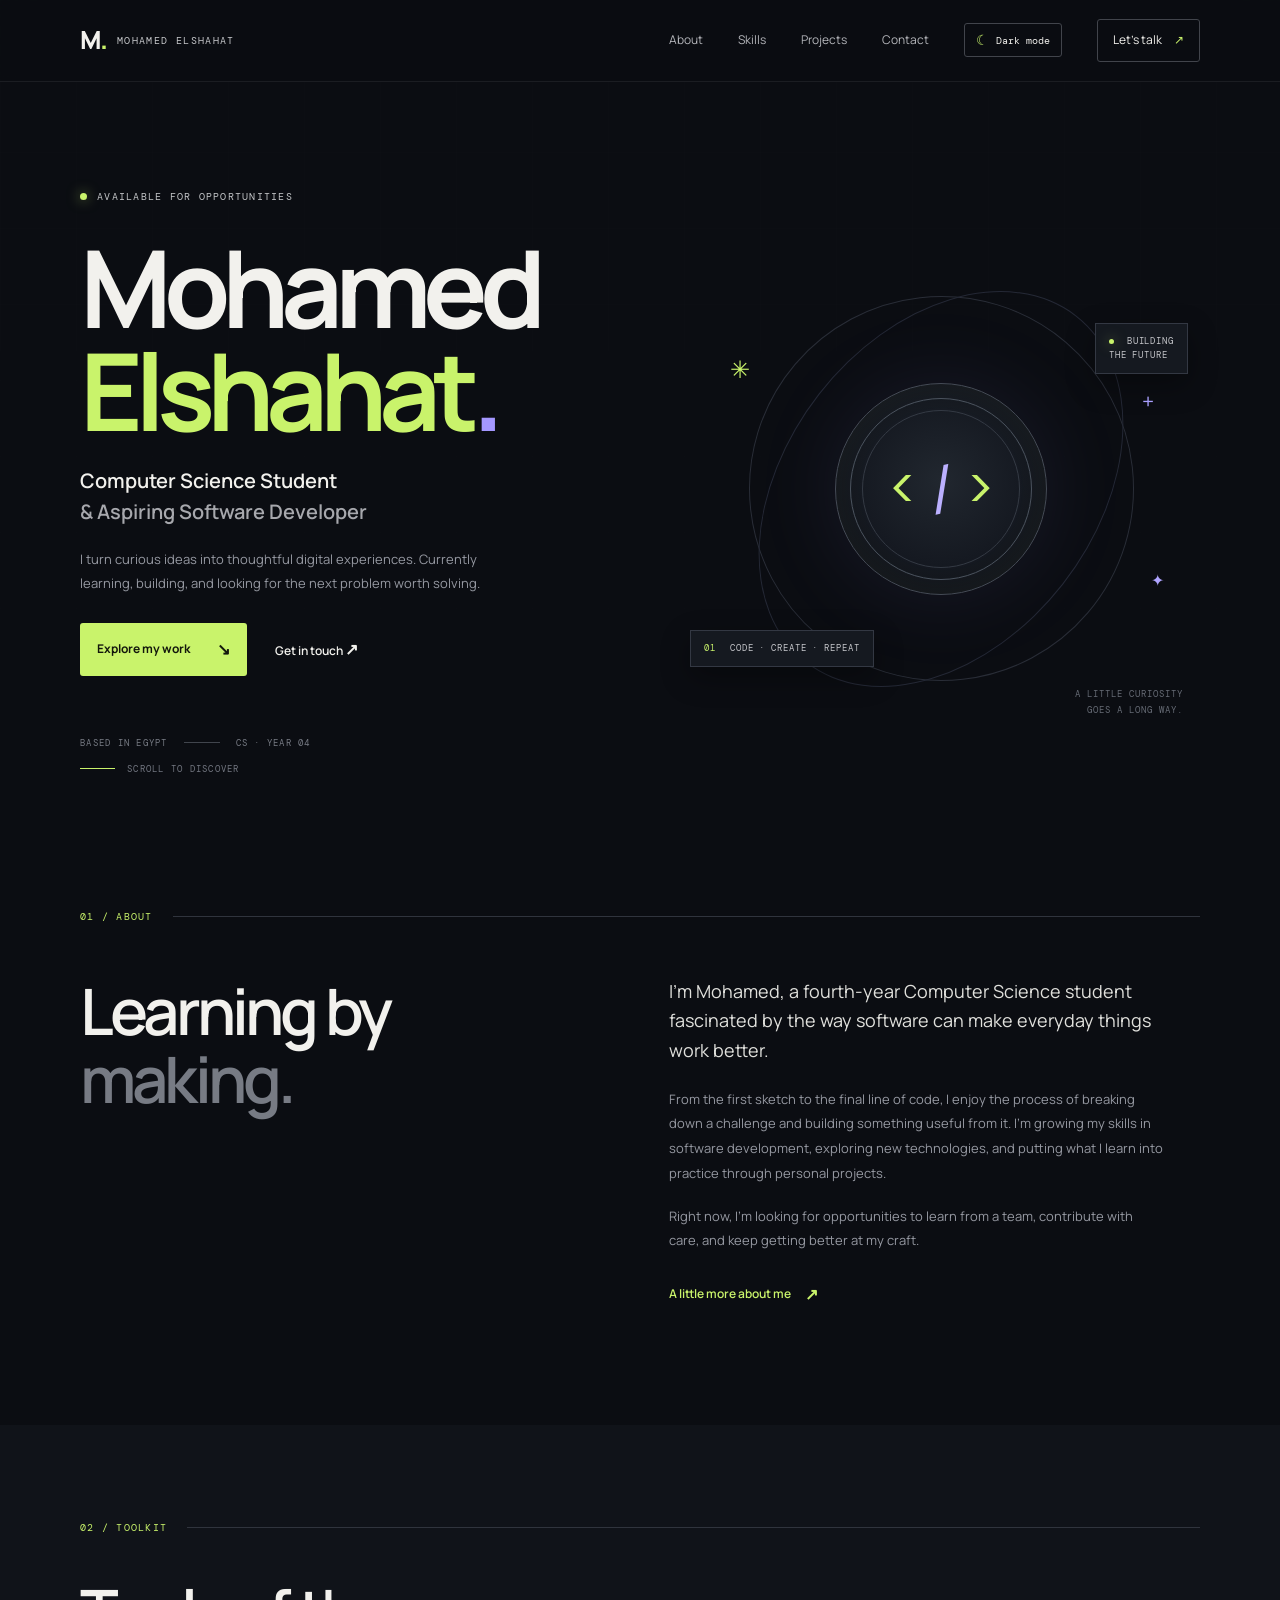
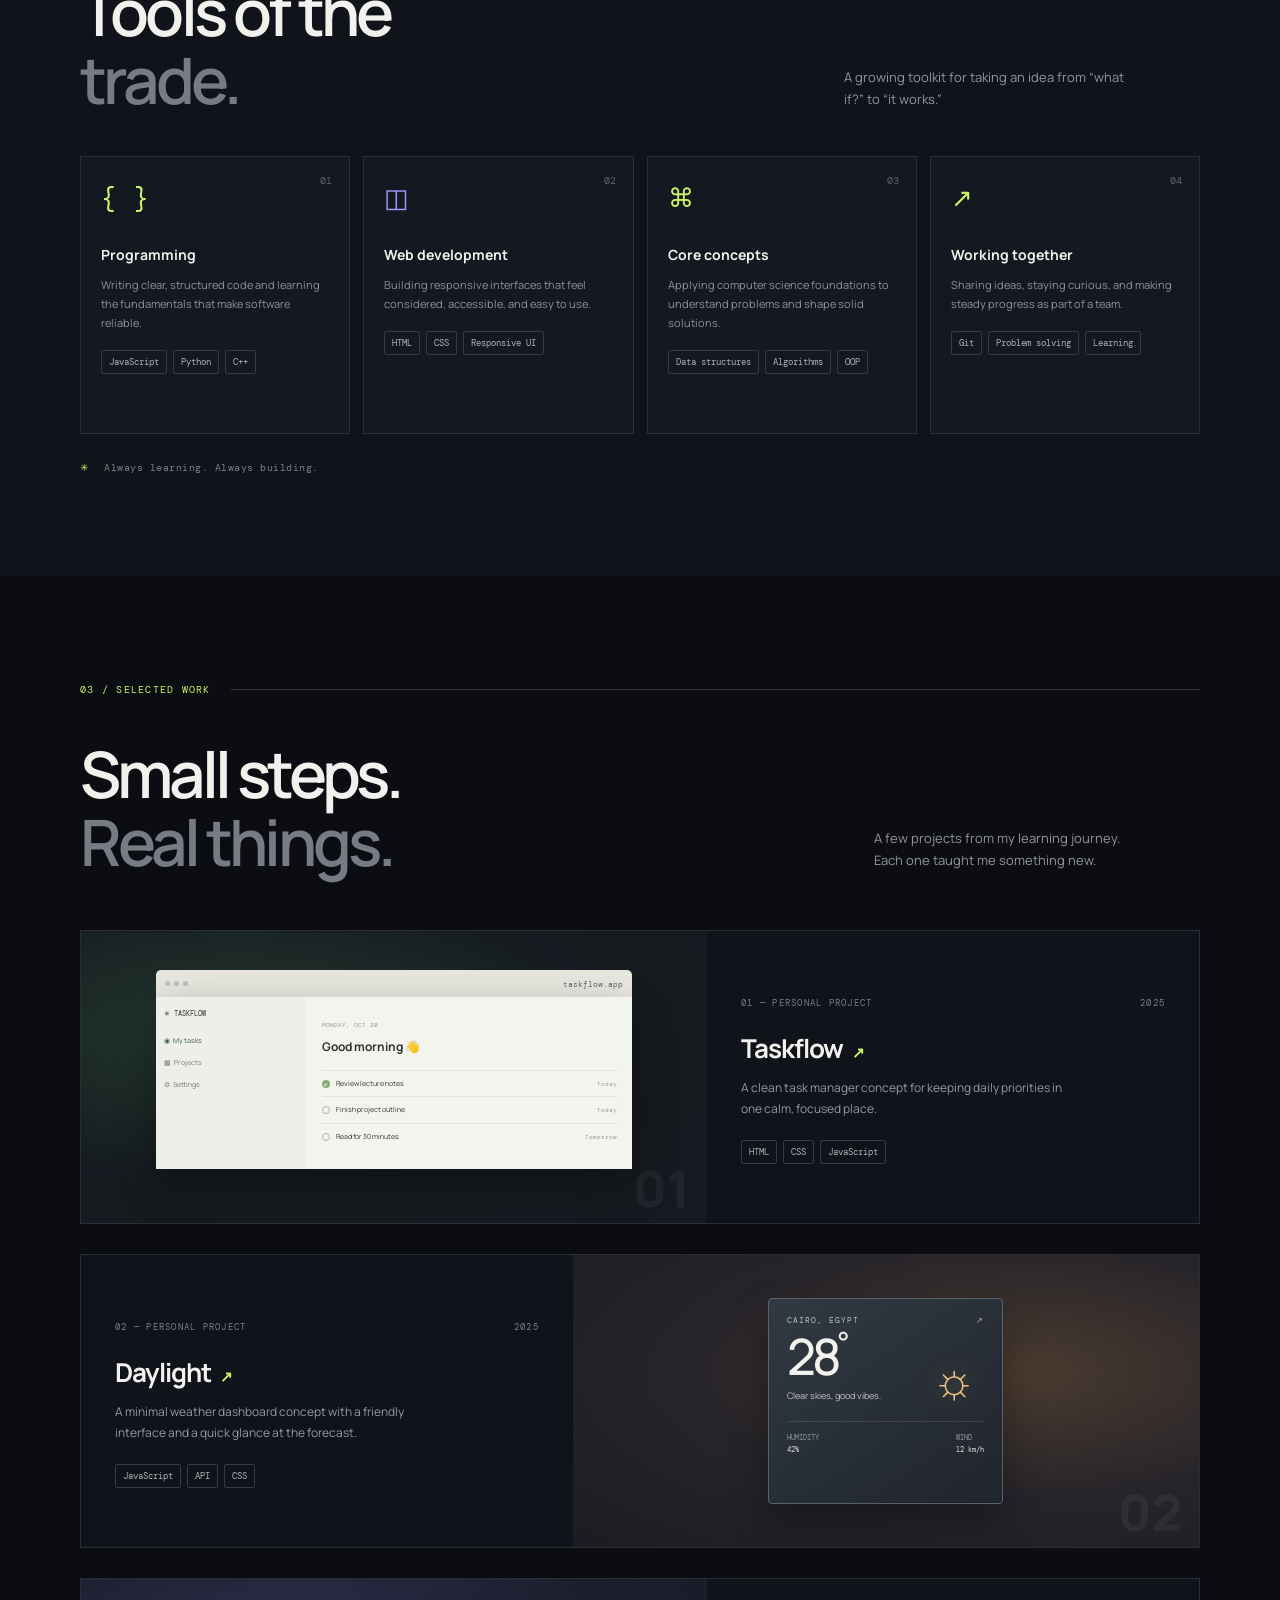
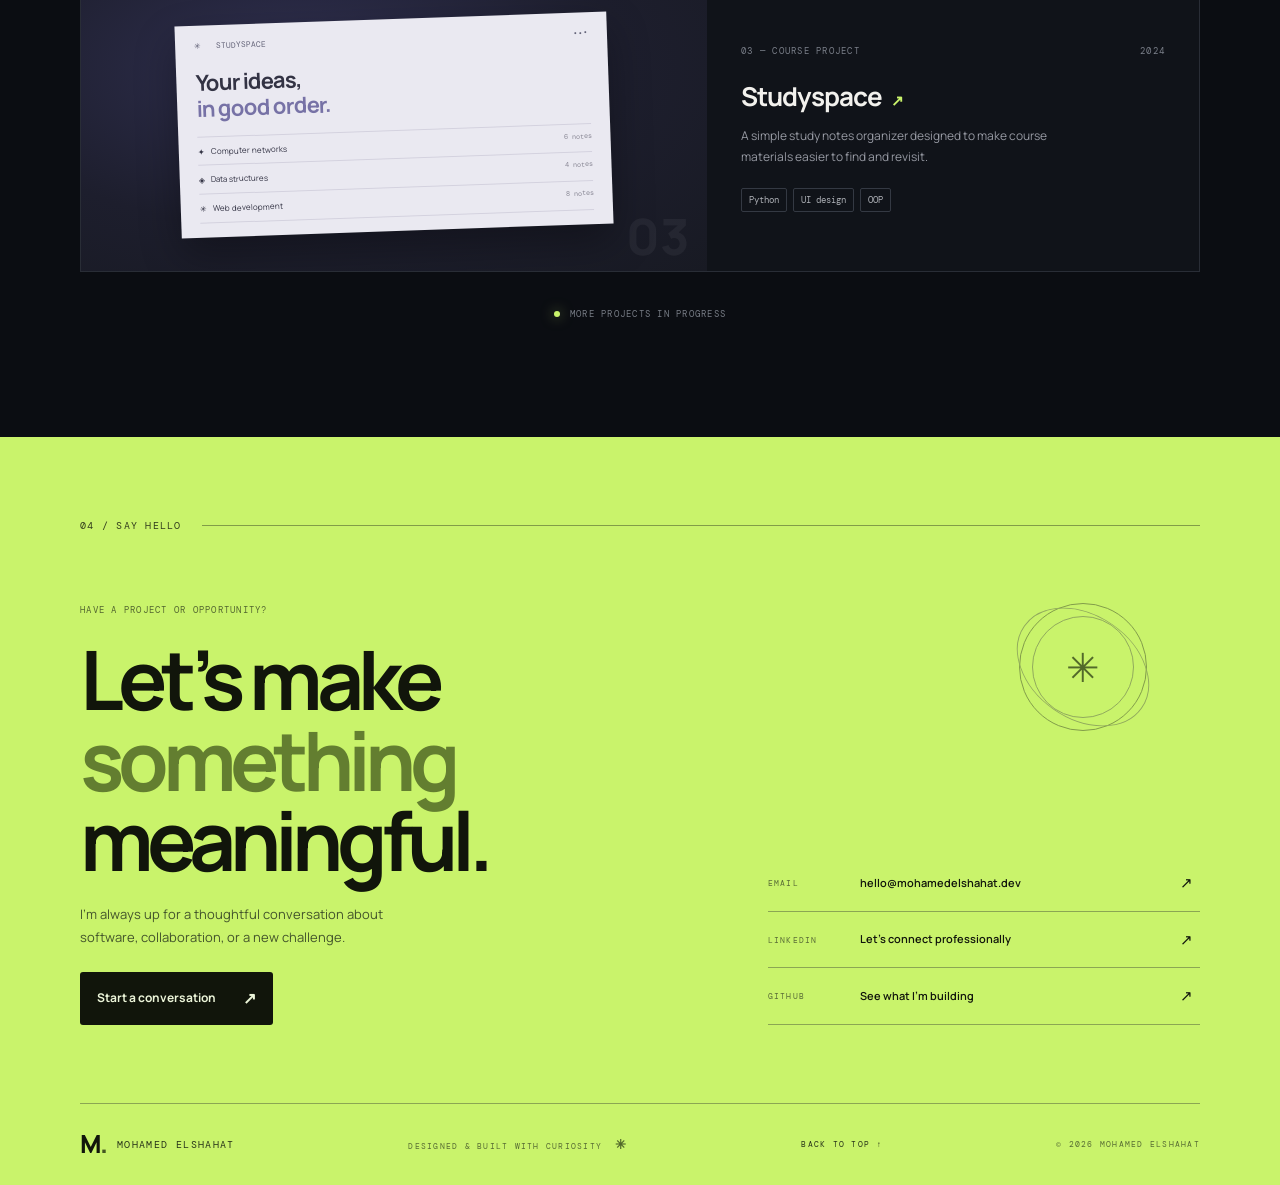
==== index.html @ 65d838fa "Add files via upload" ====
﻿<!doctype html>
<html lang="en">
<head>
  <meta charset="utf-8">
  <meta name="viewport" content="width=device-width, initial-scale=1">
  <meta name="theme-color" content="#0b0d12">
  <meta name="description" content="Mohamed Elshahat — Computer Science student and aspiring software developer.">
  <title>Mohamed Elshahat — Developer Portfolio</title>
  <link rel="preconnect" href="https://fonts.googleapis.com">
  <link rel="preconnect" href="https://fonts.gstatic.com" crossorigin>
  <link href="https://fonts.googleapis.com/css2?family=DM+Mono:wght@400;500&family=Manrope:wght@400;500;600;700;800&display=swap" rel="stylesheet">
  <link rel="stylesheet" href="styles.css">
  <script defer src="script.js"></script>
</head>
<body>
  <div class="background-grid" aria-hidden="true"></div>
  <header class="site-header">
    <nav class="nav wrap" aria-label="Main navigation">
      <a class="brand" href="#home" aria-label="Mohamed Elshahat home"><span class="brand-mark">M<span>.</span></span><span class="brand-name">MOHAMED ELSHAHAT</span></a>
      <button class="menu-toggle" aria-label="Open navigation" aria-expanded="false" aria-controls="nav-links"><span></span><span></span></button>
      <div class="nav-links" id="nav-links">
        <a href="#about">About</a><a href="#skills">Skills</a><a href="#projects">Projects</a><a href="#contact">Contact</a>
        <button class="theme-toggle" type="button" aria-label="Toggle color theme" aria-pressed="false"><span class="theme-icon" aria-hidden="true">☾</span><span class="theme-label">Dark mode</span></button>
        <a class="nav-cta" href="#contact">Let’s talk <span>↗</span></a>
      </div>
    </nav>
  </header>

  <main>
    <section class="hero wrap" id="home">
      <div class="hero-copy reveal">
        <div class="eyebrow"><span class="status-dot"></span> AVAILABLE FOR OPPORTUNITIES</div>
        <h1>Mohamed<br><span class="name-accent">Elshahat</span><span class="hero-period">.</span></h1>
        <p class="hero-title">Computer Science Student<br><span>&amp; Aspiring Software Developer</span></p>
        <p class="hero-intro">I turn curious ideas into thoughtful digital experiences. Currently learning, building, and looking for the next problem worth solving.</p>
        <div class="hero-actions"><a class="button button-primary" href="#projects">Explore my work <span>↘</span></a><a class="text-link" href="#contact">Get in touch <span>↗</span></a></div>
        <div class="hero-meta"><span>BASED IN EGYPT</span><span class="meta-line"></span><span>CS · YEAR 04</span></div>
      </div>
      <div class="hero-art reveal" aria-label="Abstract geometric illustration">
        <div class="orbit orbit-one"></div><div class="orbit orbit-two"></div>
        <div class="art-core"><span class="core-bracket">&lt;</span><span class="core-slash">/</span><span class="core-bracket">&gt;</span></div>
        <div class="art-chip chip-top"><span class="chip-dot"></span> BUILDING<br>THE FUTURE</div>
        <div class="art-chip chip-bottom"><span class="chip-code">01</span> CODE · CREATE · REPEAT</div>
        <div class="spark spark-one">✳</div><div class="spark spark-two">✦</div><div class="art-cross">+</div>
        <div class="art-caption">A LITTLE CURIOSITY<br>GOES A LONG WAY.</div>
      </div>
      <a class="scroll-cue" href="#about"><span class="scroll-line"></span> SCROLL TO DISCOVER</a>
    </section>

    <section class="section wrap" id="about">
      <div class="section-label reveal"><span>01 / ABOUT</span><span class="label-rule"></span></div>
      <div class="about-layout">
        <h2 class="section-heading reveal">Learning by<br><span class="muted">making.</span></h2>
        <div class="about-copy reveal"><p class="lead">I’m Mohamed, a fourth-year Computer Science student fascinated by the way software can make everyday things work better.</p><p>From the first sketch to the final line of code, I enjoy the process of breaking down a challenge and building something useful from it. I’m growing my skills in software development, exploring new technologies, and putting what I learn into practice through personal projects.</p><p>Right now, I’m looking for opportunities to learn from a team, contribute with care, and keep getting better at my craft.</p><a class="inline-link" href="#contact">A little more about me <span>↗</span></a></div>
      </div>
    </section>

    <section class="section skills-section" id="skills">
      <div class="wrap">
        <div class="section-label reveal"><span>02 / TOOLKIT</span><span class="label-rule"></span></div>
        <div class="skills-head"><h2 class="section-heading reveal">Tools of the<br><span class="muted">trade.</span></h2><p class="skills-intro reveal">A growing toolkit for taking an idea from “what if?” to “it works.”</p></div>
        <div class="skill-grid">
          <article class="skill-card reveal"><span class="skill-index">01</span><div class="skill-icon">{ }</div><h3>Programming</h3><p>Writing clear, structured code and learning the fundamentals that make software reliable.</p><div class="tags"><span>JavaScript</span><span>Python</span><span>C++</span></div></article>
          <article class="skill-card reveal"><span class="skill-index">02</span><div class="skill-icon">◫</div><h3>Web development</h3><p>Building responsive interfaces that feel considered, accessible, and easy to use.</p><div class="tags"><span>HTML</span><span>CSS</span><span>Responsive UI</span></div></article>
          <article class="skill-card reveal"><span class="skill-index">03</span><div class="skill-icon">⌘</div><h3>Core concepts</h3><p>Applying computer science foundations to understand problems and shape solid solutions.</p><div class="tags"><span>Data structures</span><span>Algorithms</span><span>OOP</span></div></article>
          <article class="skill-card reveal"><span class="skill-index">04</span><div class="skill-icon">↗</div><h3>Working together</h3><p>Sharing ideas, staying curious, and making steady progress as part of a team.</p><div class="tags"><span>Git</span><span>Problem solving</span><span>Learning</span></div></article>
        </div>
        <p class="skills-note"><span>✳</span> Always learning. Always building.</p>
      </div>
    </section>

    <section class="section wrap" id="projects">
      <div class="section-label reveal"><span>03 / SELECTED WORK</span><span class="label-rule"></span></div>
      <div class="projects-head"><h2 class="section-heading reveal">Small steps.<br><span class="muted">Real things.</span></h2><p class="projects-intro reveal">A few projects from my learning journey. Each one taught me something new.</p></div>
      <div class="project-list">
        <article class="project-card reveal"><div class="project-visual visual-one"><div class="window-bar"><i></i><i></i><i></i><span>taskflow.app</span></div><div class="mock-ui"><div class="mock-sidebar"><b>✳ TASKFLOW</b><span>◉ &nbsp; My tasks</span><span>▦ &nbsp; Projects</span><span>⚙ &nbsp; Settings</span></div><div class="mock-main"><small>MONDAY, OCT 20</small><h4>Good morning 👋</h4><div class="mock-task"><b class="check">✓</b><span>Review lecture notes</span><small>Today</small></div><div class="mock-task"><b></b><span>Finish project outline</span><small>Today</small></div><div class="mock-task"><b></b><span>Read for 30 minutes</span><small>Tomorrow</small></div></div></div><span class="visual-watermark">01</span></div><div class="project-info"><div class="project-topline"><span>01 — PERSONAL PROJECT</span><span>2025</span></div><h3>Taskflow <span>↗</span></h3><p>A clean task manager concept for keeping daily priorities in one calm, focused place.</p><div class="tags"><span>HTML</span><span>CSS</span><span>JavaScript</span></div></div></article>
        <article class="project-card project-reverse reveal"><div class="project-visual visual-two"><div class="weather-card"><div class="weather-location">CAIRO, EGYPT <span>↗</span></div><div class="weather-sun">☼</div><div class="weather-temp">28<span>°</span></div><div class="weather-condition">Clear skies, good vibes.</div><div class="weather-divider"></div><div class="weather-bottom"><span>HUMIDITY <b>42%</b></span><span>WIND <b>12 km/h</b></span></div></div><span class="visual-watermark">02</span></div><div class="project-info"><div class="project-topline"><span>02 — PERSONAL PROJECT</span><span>2025</span></div><h3>Daylight <span>↗</span></h3><p>A minimal weather dashboard concept with a friendly interface and a quick glance at the forecast.</p><div class="tags"><span>JavaScript</span><span>API</span><span>CSS</span></div></div></article>
        <article class="project-card reveal"><div class="project-visual visual-three"><div class="notes-window"><div class="notes-top"><span>✳ &nbsp; STUDYSPACE</span><span>•••</span></div><div class="notes-title">Your ideas,<br><i>in good order.</i></div><div class="notes-lines"><span>✦ &nbsp; Computer networks <small>6 notes</small></span><span>◈ &nbsp; Data structures <small>4 notes</small></span><span>✳ &nbsp; Web development <small>8 notes</small></span></div></div><span class="visual-watermark">03</span></div><div class="project-info"><div class="project-topline"><span>03 — COURSE PROJECT</span><span>2024</span></div><h3>Studyspace <span>↗</span></h3><p>A simple study notes organizer designed to make course materials easier to find and revisit.</p><div class="tags"><span>Python</span><span>UI design</span><span>OOP</span></div></div></article>
      </div>
      <div class="project-footnote reveal"><span class="status-dot"></span> MORE PROJECTS IN PROGRESS</div>
    </section>

    <section class="contact-section" id="contact"><div class="wrap contact-wrap"><div class="section-label reveal"><span>04 / SAY HELLO</span><span class="label-rule"></span></div><div class="contact-content"><div class="contact-copy reveal"><p class="eyebrow contact-eyebrow">HAVE A PROJECT OR OPPORTUNITY?</p><h2>Let’s make<br><span>something</span><br>meaningful.</h2><p class="contact-desc">I’m always up for a thoughtful conversation about software, collaboration, or a new challenge.</p><a class="button button-light" href="mailto:hello@mohamedelshahat.dev">Start a conversation <span>↗</span></a></div><div class="contact-side reveal"><div class="contact-orbit"><span>✳</span></div><div class="contact-links"><a href="mailto:hello@mohamedelshahat.dev"><span>EMAIL</span><b>hello@mohamedelshahat.dev</b><i>↗</i></a><a href="https://www.linkedin.com/" target="_blank" rel="noreferrer"><span>LINKEDIN</span><b>Let’s connect professionally</b><i>↗</i></a><a href="https://github.com/" target="_blank" rel="noreferrer"><span>GITHUB</span><b>See what I’m building</b><i>↗</i></a></div></div></div><footer class="footer"><a class="brand footer-brand" href="#home"><span class="brand-mark">M<span>.</span></span><span class="brand-name">MOHAMED ELSHAHAT</span></a><span>DESIGNED & BUILT WITH CURIOSITY <b>✳</b></span><a href="#home" class="back-top">BACK TO TOP ↑</a><small>© <span id="year"></span> MOHAMED ELSHAHAT</small></footer></div></section>
  </main>
</body>
</html>
---- styles.css ----
﻿/* Mohamed Elshahat portfolio — responsive styles */
:root{--bg:#0b0d12;--panel:#11141b;--panel2:#151922;--line:#272b35;--text:#f2f1ed;--muted:#a0a2a7;--dim:#6e727c;--lime:#c9f36b;--purple:#a497ff;--font:'Manrope',sans-serif;--mono:'DM Mono',monospace}*{box-sizing:border-box}html{scroll-behavior:smooth;scroll-padding-top:88px}body{margin:0;background:var(--bg);color:var(--text);font-family:var(--font);font-size:14px;line-height:1.7;overflow-x:hidden}.background-grid{position:absolute;inset:0 0 auto;height:900px;pointer-events:none;opacity:.18;background-image:linear-gradient(rgba(255,255,255,.035) 1px,transparent 1px),linear-gradient(90deg,rgba(255,255,255,.035) 1px,transparent 1px);background-size:76px 76px;mask-image:linear-gradient(to bottom,black,transparent)}a{color:inherit;text-decoration:none}.wrap{width:min(1120px,calc(100% - 64px));margin-inline:auto}.site-header{height:82px;border-bottom:1px solid rgba(255,255,255,.07);position:sticky;top:0;z-index:20;background:rgba(11,13,18,.85);backdrop-filter:blur(18px)}.nav{height:100%;display:flex;align-items:center;justify-content:space-between}.brand{display:flex;gap:11px;align-items:center}.brand-mark{font-size:25px;font-weight:800;letter-spacing:-2px}.brand-mark span{color:var(--lime)}.brand-name{font:10px var(--mono);letter-spacing:1.35px;color:#c6c7ca}.nav-links{display:flex;align-items:center;gap:35px}.nav-links>a:not(.nav-cta){font-size:12px;color:#b5b6bb;transition:color .2s}.nav-links>a:hover,.text-link:hover,.inline-link:hover{color:var(--lime)}.nav-cta{font-size:12px;border:1px solid #41444b;padding:10px 15px;border-radius:3px;transition:background .2s,border-color .2s}.nav-cta span{color:var(--lime);margin-left:10px}.nav-cta:hover{background:#1b2028;border-color:#737985}.menu-toggle{display:none;background:none;border:0;color:var(--text)}.hero{min-height:665px;padding-top:108px;display:grid;grid-template-columns:1fr .86fr;align-items:center;position:relative}.hero-copy{padding-bottom:54px}.eyebrow,.section-label,.hero-meta,.scroll-cue,.project-topline,.project-footnote,.contact-links>a>span,.footer>span,.footer>small,.back-top{font:10px var(--mono);letter-spacing:1.25px}.eyebrow{display:flex;gap:10px;align-items:center;color:#c4c6c8}.status-dot,.chip-dot{width:7px;height:7px;border-radius:50%;background:var(--lime);box-shadow:0 0 13px rgba(201,243,107,.6)}h1{font-size:clamp(64px,8.4vw,108px);letter-spacing:-8px;line-height:.96;margin:32px 0 24px;font-weight:700}.name-accent{color:var(--lime)}.hero-period{color:var(--purple)}.hero-title{font-size:20px;line-height:1.55;font-weight:600;margin:0}.hero-title span{color:#a7a8ad}.hero-intro{max-width:420px;color:#9699a2;font-size:13px;margin:20px 0 27px;line-height:1.85}.hero-actions{display:flex;gap:28px;align-items:center}.button{display:inline-flex;align-items:center;gap:27px;padding:13px 17px;font-size:12px;font-weight:700;border-radius:3px;transition:transform .2s,background .2s}.button:hover{transform:translateY(-3px)}.button-primary{background:var(--lime);color:#13170c}.button-primary:hover{background:#d8ff87}.button span,.text-link span,.inline-link span{font-size:16px}.text-link,.inline-link{font-size:12px;font-weight:600;transition:color .2s}.hero-meta{display:flex;gap:16px;align-items:center;color:#777b84;margin-top:61px;font-size:9px}.meta-line{height:1px;width:36px;background:#41454d}.hero-art{height:480px;position:relative;display:grid;place-items:center;margin-top:-15px}.orbit{position:absolute;border:1px solid #292d37;border-radius:50%;transform:rotate(-28deg)}.orbit-one{width:385px;height:385px}.orbit-two{width:310px;height:440px;border-color:#242835;transform:rotate(38deg)}.art-core{width:212px;height:212px;border:1px solid #454b56;border-radius:50%;display:flex;align-items:center;justify-content:center;gap:8px;position:relative;background:radial-gradient(circle at 50% 46%,#21272f 0,#151921 54%,#11141a 75%);box-shadow:0 0 90px #a497ff18,inset 0 0 35px #c9f36b0b}.art-core:before,.art-core:after{content:'';position:absolute;border:1px solid #4b535e;border-radius:50%;inset:14px}.art-core:after{inset:26px;border-color:#343a44}.core-bracket{font:48px var(--mono);color:var(--lime)}.core-slash{font:55px var(--mono);color:#bbb0ff;transform:rotate(-13deg)}.art-chip{position:absolute;background:#151920;border:1px solid #333843;padding:10px 13px;font:9px/1.6 var(--mono);letter-spacing:.9px;color:#c5c6ca;box-shadow:0 10px 30px #0005}.chip-top{top:74px;right:12px}.chip-dot{display:inline-block;width:5px;height:5px;margin-right:7px}.chip-bottom{bottom:62px;left:8px}.chip-code{color:var(--lime);margin-right:8px}.spark{position:absolute;color:var(--lime)}.spark-one{font-size:24px;top:100px;left:48px}.spark-two{font-size:16px;bottom:135px;right:36px;color:#afa4ff}.art-cross{position:absolute;top:135px;right:46px;color:#aaa0ff;font-size:21px}.art-caption{position:absolute;bottom:11px;right:17px;color:#666b75;font:9px/1.7 var(--mono);letter-spacing:1px;text-align:right}.scroll-cue{position:absolute;bottom:28px;left:0;display:flex;gap:12px;align-items:center;color:#737781;font-size:9px}.scroll-line{width:35px;height:1px;background:var(--lime)}.section{padding-top:107px;padding-bottom:117px}.section-label{display:flex;align-items:center;gap:20px;color:var(--lime);font-size:10px}.label-rule{height:1px;background:#30343d;width:100%;flex:1}.about-layout{display:grid;grid-template-columns:.92fr 1fr;gap:100px;padding-top:54px}.section-heading{font-size:clamp(42px,5.5vw,64px);letter-spacing:-3.8px;line-height:1.06;margin:0;font-weight:600}.muted{color:#777b84}.about-copy{max-width:495px}.about-copy p{color:#9699a2;font-size:13px;line-height:1.9;margin:0 0 18px}.about-copy .lead{font-size:18px;line-height:1.65;color:#e0e0dc;margin-bottom:21px}.inline-link{display:inline-flex;gap:14px;align-items:center;margin-top:10px;color:var(--lime)}.skills-section{background:#101319;padding-top:96px;padding-bottom:102px}.skills-head,.projects-head{display:flex;justify-content:space-between;align-items:end;padding-top:44px;margin-bottom:42px}.skills-intro,.projects-intro{max-width:300px;color:#93969f;font-size:13px;margin:0 5% 4px 25px}.skill-grid{display:grid;grid-template-columns:repeat(4,1fr);gap:13px}.skill-card{position:relative;border:1px solid #292e38;background:#141820;padding:24px 20px 21px;min-height:278px;transition:transform .25s,border-color .25s,background .25s}.skill-card:hover{transform:translateY(-5px);border-color:#545c67;background:#181d26}.skill-index{position:absolute;right:17px;top:17px;color:#606571;font:10px var(--mono)}.skill-icon{font:26px var(--mono);color:var(--lime);height:54px}.skill-card:nth-child(2) .skill-icon{color:var(--purple)}.skill-card h3{font-size:14px;margin:8px 0}.skill-card p{color:#8e929c;font-size:11px;line-height:1.75;margin:0 0 18px}.tags{display:flex;gap:6px;flex-wrap:wrap}.tags span{font:9px var(--mono);padding:5px 7px;border:1px solid #343943;color:#aeb1b7;border-radius:2px}.skills-note{font:10px var(--mono);color:#7b808a;letter-spacing:.5px;margin:27px 0 0}.skills-note span{color:var(--lime);margin-right:9px}.projects-head{margin-bottom:55px}.projects-intro{max-width:270px}.project-list{display:flex;flex-direction:column;gap:30px}.project-card{display:grid;grid-template-columns:1.12fr .88fr;min-height:292px;border:1px solid #292d36;background:#101319}.project-reverse{grid-template-columns:.88fr 1.12fr}.project-reverse .project-visual{order:2}.project-reverse .project-info{order:1}.project-visual{min-height:292px;position:relative;overflow:hidden;display:grid;place-items:center;background:#1a2028}.visual-one{background:radial-gradient(ellipse at 25% 35%,#24382e,#151b20 55%,#171920)}.visual-two{background:radial-gradient(ellipse at 70% 40%,#4b3c30,#28252a 50%,#1b1c23)}.visual-three{background:radial-gradient(ellipse at 35% 30%,#303051,#1d1e2d 57%,#181a23)}.window-bar{height:27px;width:76%;background:#e7e7df;border-radius:5px 5px 0 0;position:absolute;top:39px;display:flex;align-items:center;gap:4px;padding:0 9px;color:#62676b;font:8px var(--mono)}.window-bar i{width:5px;height:5px;background:#bec1bb;border-radius:50%}.window-bar span{margin-left:auto}.mock-ui{position:absolute;top:66px;height:172px;width:76%;background:#f4f4ef;color:#2f3433;display:grid;grid-template-columns:.65fr 1.4fr;box-shadow:0 15px 40px #0005}.mock-sidebar{padding:12px 8px;background:#eeefe9;display:flex;flex-direction:column;gap:10px;font-size:7px}.mock-sidebar b{font:7px var(--mono);margin-bottom:7px}.mock-sidebar span{color:#777c76}.mock-sidebar span:first-of-type{color:#41614c}.mock-main{padding:13px 15px}.mock-main small{font:6px var(--mono);color:#92978f}.mock-main h4{font-size:12px;margin:3px 0 12px}.mock-task{display:flex;align-items:center;gap:6px;font-size:7px;padding:7px 0;border-top:1px solid #e1e2dc}.mock-task b{width:8px;height:8px;border:1px solid #aeb4aa;border-radius:50%}.mock-task b.check{background:#8aa975;color:#fff;border:0;font-size:6px;text-align:center}.mock-task small{margin-left:auto}.visual-watermark{position:absolute;right:17px;bottom:10px;font-size:50px;font-weight:800;color:#ffffff0d;line-height:1}.weather-card{height:206px;width:235px;background:linear-gradient(145deg,#313942,#20252d);border:1px solid #59616a;border-radius:4px;padding:16px 18px;position:relative;box-shadow:0 18px 40px #0005}.weather-location{font:8px var(--mono);letter-spacing:1px;color:#b5bdc2}.weather-location span{float:right;color:#d7b898}.weather-sun{position:absolute;right:26px;top:38px;font-size:49px;color:#ecc081;text-shadow:0 0 24px #eabf6b66}.weather-temp{font-size:50px;line-height:1.25;letter-spacing:-4px;font-weight:500}.weather-temp span{font-size:25px;vertical-align:top;letter-spacing:0}.weather-condition{font-size:9px;color:#c3c6c7}.weather-divider{height:1px;background:#ffffff1c;margin:18px 0 11px}.weather-bottom{display:flex;justify-content:space-between;font:7px var(--mono);color:#8c949a}.weather-bottom b{display:block;color:#e2e3dc;font-weight:400;margin-top:3px}.notes-window{width:69%;height:212px;background:#eae9f1;color:#333344;padding:15px 19px;box-shadow:0 17px 42px #0005;transform:rotate(-2deg)}.notes-top{font:8px var(--mono);color:#626277;display:flex;justify-content:space-between}.notes-title{font-size:22px;line-height:1.2;font-weight:700;letter-spacing:-1px;margin:19px 0 14px}.notes-title i{color:#7772a6;font-style:normal}.notes-lines{border-top:1px solid #d4d2df}.notes-lines span{display:block;border-bottom:1px solid #d4d2df;padding:7px 0;font-size:8px}.notes-lines small{float:right;color:#8a8996;font:7px var(--mono)}.project-info{padding:34px 34px 28px;display:flex;flex-direction:column;justify-content:center}.project-topline{display:flex;justify-content:space-between;color:#7a7f89;font-size:9px}.project-info h3{font-size:26px;letter-spacing:-1px;margin:17px 0 7px}.project-info h3 span{font-size:15px;color:var(--lime);margin-left:5px}.project-info p{color:#9699a2;font-size:12px;line-height:1.8;margin:0 0 20px;max-width:340px}.project-footnote{display:flex;gap:10px;align-items:center;justify-content:center;color:#777c85;margin-top:36px;font-size:9px}.project-footnote .status-dot{width:6px;height:6px}.contact-section{background:#c9f36b;color:#11150b;padding-top:82px}.contact-section .section-label{color:#323d1d}.contact-section .label-rule{background:#819c48}.contact-content{padding:63px 0 78px;display:grid;grid-template-columns:1.05fr .8fr;gap:120px}.contact-eyebrow{color:#536630;font-size:9px}.contact-copy h2{font-size:clamp(53px,7vw,82px);letter-spacing:-6px;line-height:.98;margin:23px 0;font-weight:700}.contact-copy h2 span{color:#637e30}.contact-desc{max-width:350px;color:#43542b;font-size:13px;margin:0 0 24px}.button-light{background:#11150b;color:#ecf5d9}.button-light:hover{background:#272e1c}.contact-side{position:relative;display:flex;flex-direction:column;justify-content:end}.contact-orbit{position:absolute;top:8px;right:53px;width:128px;height:128px;border:1px solid #829d4a;border-radius:50%;display:grid;place-items:center;font-size:40px;color:#52692a}.contact-orbit:before,.contact-orbit:after{content:'';position:absolute;border:1px solid #91aa5d;border-radius:50%;inset:12px}.contact-orbit:after{inset:-9px;transform:rotate(35deg) scaleY(.72)}.contact-links{position:relative;z-index:1}.contact-links>a{display:grid;grid-template-columns:82px 1fr 20px;align-items:center;gap:10px;padding:15px 0;border-bottom:1px solid #8ba653}.contact-links>a>span{font-size:8px;color:#596c37}.contact-links>a>b{font-size:11px;font-weight:600}.contact-links>a>i{font-style:normal;font-size:15px}.footer{border-top:1px solid #8ba653;min-height:82px;display:flex;align-items:center;justify-content:space-between;gap:15px}.footer .brand-name{color:#29351a}.footer .brand-mark span{color:#435622}.footer>span,.footer>small,.back-top{font-size:8px;color:#586d34}.footer>span b{font-size:13px;color:#52692a;margin-left:7px}.back-top{color:#29351a}.reveal{opacity:0;transform:translateY(18px);transition:opacity .7s ease,transform .7s ease}.reveal.is-visible{opacity:1;transform:translateY(0)}@media(prefers-reduced-motion:reduce){*,*::before,*::after{scroll-behavior:auto!important;transition-duration:.01ms!important;animation-duration:.01ms!important}.reveal{opacity:1;transform:none}}@media(max-width:850px){.wrap{width:min(100% - 44px,680px)}.hero{grid-template-columns:1fr .75fr;min-height:610px;padding-top:82px}.hero-art{transform:scale(.8);transform-origin:center}.hero h1{font-size:78px}.about-layout{gap:45px}.skill-grid{grid-template-columns:repeat(2,1fr)}.skill-card{min-height:240px}.contact-content{gap:50px}.footer>span{display:none}}@media(max-width:640px){.wrap{width:calc(100% - 40px)}.site-header{height:70px}.brand-name{font-size:9px}.menu-toggle{display:flex;flex-direction:column;gap:5px;padding:10px}.menu-toggle span{height:1px;width:22px;background:var(--text);transition:transform .2s}.menu-toggle[aria-expanded=true] span:first-child{transform:translateY(3px) rotate(45deg)}.menu-toggle[aria-expanded=true] span:last-child{transform:translateY(-3px) rotate(-45deg)}.nav-links{display:none;position:absolute;top:69px;left:0;right:0;background:#11141b;border-bottom:1px solid #2b3039;padding:16px 22px 22px;flex-direction:column;align-items:stretch;gap:0}.nav-links.open{display:flex}.nav-links>a:not(.nav-cta){padding:12px 0;border-bottom:1px solid #252a33}.nav-cta{margin-top:14px;text-align:center}.hero{display:flex;flex-direction:column;align-items:stretch;padding-top:82px;min-height:880px}.hero-copy{padding-bottom:0;z-index:1}.hero h1{font-size:clamp(67px,16vw,94px);letter-spacing:-6px;margin:27px 0 21px}.hero-title{font-size:17px}.hero-intro{max-width:390px}.hero-meta{margin-top:38px}.hero-art{height:350px;margin:-4px auto 36px;width:100%;transform:scale(.78)}.orbit-one{width:340px;height:340px}.orbit-two{height:380px}.scroll-cue{bottom:20px}.section{padding-top:77px;padding-bottom:83px}.about-layout{grid-template-columns:1fr;gap:28px;padding-top:35px}.section-heading{font-size:50px}.about-copy .lead{font-size:16px}.skills-section{padding-top:73px;padding-bottom:75px}.skills-head,.projects-head{display:block;padding-top:35px;margin-bottom:28px}.skills-intro,.projects-intro{margin:17px 0 0;max-width:350px}.skill-grid{gap:9px}.skill-card{padding:18px 14px;min-height:256px}.skill-card h3{font-size:12px}.skill-card p{font-size:10px}.tags span{font-size:8px;padding:4px 5px}.projects-head{margin-bottom:35px}.project-list{gap:18px}.project-card,.project-reverse{grid-template-columns:1fr}.project-reverse .project-visual,.project-reverse .project-info{order:initial}.project-visual{min-height:250px}.project-info{padding:23px 20px 25px}.project-info h3{margin-top:12px}.project-info p{font-size:11px}.window-bar{top:28px}.mock-ui{top:55px}.contact-section{padding-top:65px}.contact-content{padding:43px 0 56px;grid-template-columns:1fr;gap:45px}.contact-copy h2{font-size:64px;letter-spacing:-4px}.contact-side{min-height:230px}.contact-orbit{top:0;right:25px;transform:scale(.8)}.contact-links>a{grid-template-columns:70px 1fr 17px}.contact-links>a>b{font-size:10px}.footer{flex-wrap:wrap;padding:18px 0;min-height:90px}.footer-brand{flex:1 1 55%}.footer>small{flex:1 1 100%;font-size:7px}.back-top{font-size:7px}.footer-brand .brand-name{font-size:8px}}@media(max-width:360px){.hero{min-height:850px}.hero h1{font-size:63px}.skill-card{min-height:280px}.contact-copy h2{font-size:57px}}

/* Accessible theme control and light palette overrides. */
.theme-toggle{display:inline-flex;align-items:center;justify-content:center;gap:7px;padding:9px 11px;border:1px solid #41444b;border-radius:3px;background:transparent;color:var(--text);font:10px var(--mono);cursor:pointer;transition:background .2s,border-color .2s,color .2s}
.theme-toggle:hover{background:#1b2028;border-color:#737985}
.theme-icon{font-size:14px;line-height:1;color:var(--lime)}
.theme-toggle:focus-visible,.nav a:focus-visible,.button:focus-visible,.text-link:focus-visible,.inline-link:focus-visible{outline:2px solid var(--lime);outline-offset:4px}
:root[data-theme="light"]{color-scheme:light;--bg:#f4f5f1;--panel:#fff;--panel2:#edf0e9;--line:#d9ddd3;--text:#20251c;--muted:#50574b;--dim:#62695e;--lime:#55751b;--purple:#6653bd}
:root[data-theme="light"] body{background:#f4f5f1;color:#20251c}
:root[data-theme="light"] .background-grid{opacity:.28;background-image:linear-gradient(rgba(30,43,23,.045) 1px,transparent 1px),linear-gradient(90deg,rgba(30,43,23,.045) 1px,transparent 1px)}
:root[data-theme="light"] .site-header{background:rgba(248,249,245,.9);border-bottom-color:#dfe2da}
:root[data-theme="light"] .brand-name{color:#4f554c}
:root[data-theme="light"] .nav-links>a:not(.nav-cta){color:#52584f}
:root[data-theme="light"] .nav-cta{border-color:#b6bbae}
:root[data-theme="light"] .nav-cta:hover,:root[data-theme="light"] .theme-toggle:hover{background:#e7eadf;border-color:#828b74}
:root[data-theme="light"] .theme-toggle{color:#30372a;border-color:#b6bbae}
:root[data-theme="light"] .theme-icon{color:#947014}
:root[data-theme="light"] .hero-title span,:root[data-theme="light"] .about-copy p,:root[data-theme="light"] .skills-intro,:root[data-theme="light"] .projects-intro{color:#5a6056}
:root[data-theme="light"] .eyebrow{color:#424a3b}
:root[data-theme="light"] .section-label{color:#55751b}
:root[data-theme="light"] .label-rule{background:#d4d9ce}
:root[data-theme="light"] .muted{color:#737a6d}
:root[data-theme="light"] .hero-meta,:root[data-theme="light"] .scroll-cue,:root[data-theme="light"] .art-caption{color:#596052}
:root[data-theme="light"] .meta-line{background:#b8beb1}
:root[data-theme="light"] .art-core{background:radial-gradient(circle at 50% 46%,#fff 0,#edf0e8 58%,#e3e8db 78%);border-color:#bbc4b3;box-shadow:0 0 90px #6653bd16,inset 0 0 35px #55751b10}
:root[data-theme="light"] .art-core:before{border-color:#c0c8b9}
:root[data-theme="light"] .art-core:after{border-color:#d0d6ca}
:root[data-theme="light"] .orbit{border-color:#cdd3c7}
:root[data-theme="light"] .orbit-two{border-color:#d4d9cf}
:root[data-theme="light"] .art-chip{background:#fff;border-color:#d0d5cb;color:#424a3d;box-shadow:0 10px 30px #24301712}
:root[data-theme="light"] .spark-one{color:#55751b}
:root[data-theme="light"] .spark-two,:root[data-theme="light"] .art-cross{color:#6653bd}
:root[data-theme="light"] .skills-section{background:#eaede6}
:root[data-theme="light"] .skill-card{background:#f8f9f6;border-color:#d4d9cf}
:root[data-theme="light"] .skill-card:hover{background:#fff;border-color:#aeb9a1}
:root[data-theme="light"] .skill-card p{color:#596052}
:root[data-theme="light"] .skill-index,:root[data-theme="light"] .skills-note{color:#596052}
:root[data-theme="light"] .tags span{border-color:#cbd1c5;color:#434a3e;background:#f8f9f5}
:root[data-theme="light"] .project-card{background:#fff;border-color:#d9ddd5}
:root[data-theme="light"] .project-info p{color:#555c51}
:root[data-theme="light"] .project-topline,:root[data-theme="light"] .project-footnote{color:#596052}
:root[data-theme="light"] .project-info h3 span{color:#55751b}
:root[data-theme="light"] .button-primary{background:#55751b;color:#fff}
:root[data-theme="light"] .button-primary:hover{background:#405d10}
:root[data-theme="light"] .text-link,:root[data-theme="light"] .inline-link{color:#496516}
:root[data-theme="light"] .nav-links.open{background:#f8f9f5;border-bottom-color:#d9ddd5}
:root[data-theme="light"] .nav-links>a:not(.nav-cta){border-bottom-color:#e0e4db}
:root[data-theme="light"] .menu-toggle span{background:#20251c}
:root[data-theme="light"] .contact-section .section-label{color:#323d1d}
:root[data-theme="light"] .contact-section .label-rule{background:#819c48}
:root[data-theme="light"] .footer .brand-name{color:#29351a}
:root[data-theme="light"] .footer>span,:root[data-theme="light"] .footer>small,:root[data-theme="light"] .back-top{color:#46572a}
:root[data-theme="light"] .footer{border-top-color:#8ba653}
:root[data-theme="light"] .contact-content{color:#11150b}
@media(max-width:640px){.theme-toggle{justify-content:flex-start;width:100%;padding:12px 0;border:0;border-bottom:1px solid #252a33;border-radius:0}.nav-links .theme-toggle{margin-top:0}.nav-links .nav-cta{margin-top:14px}:root[data-theme="light"] .theme-toggle{border-bottom-color:#e0e4db}}
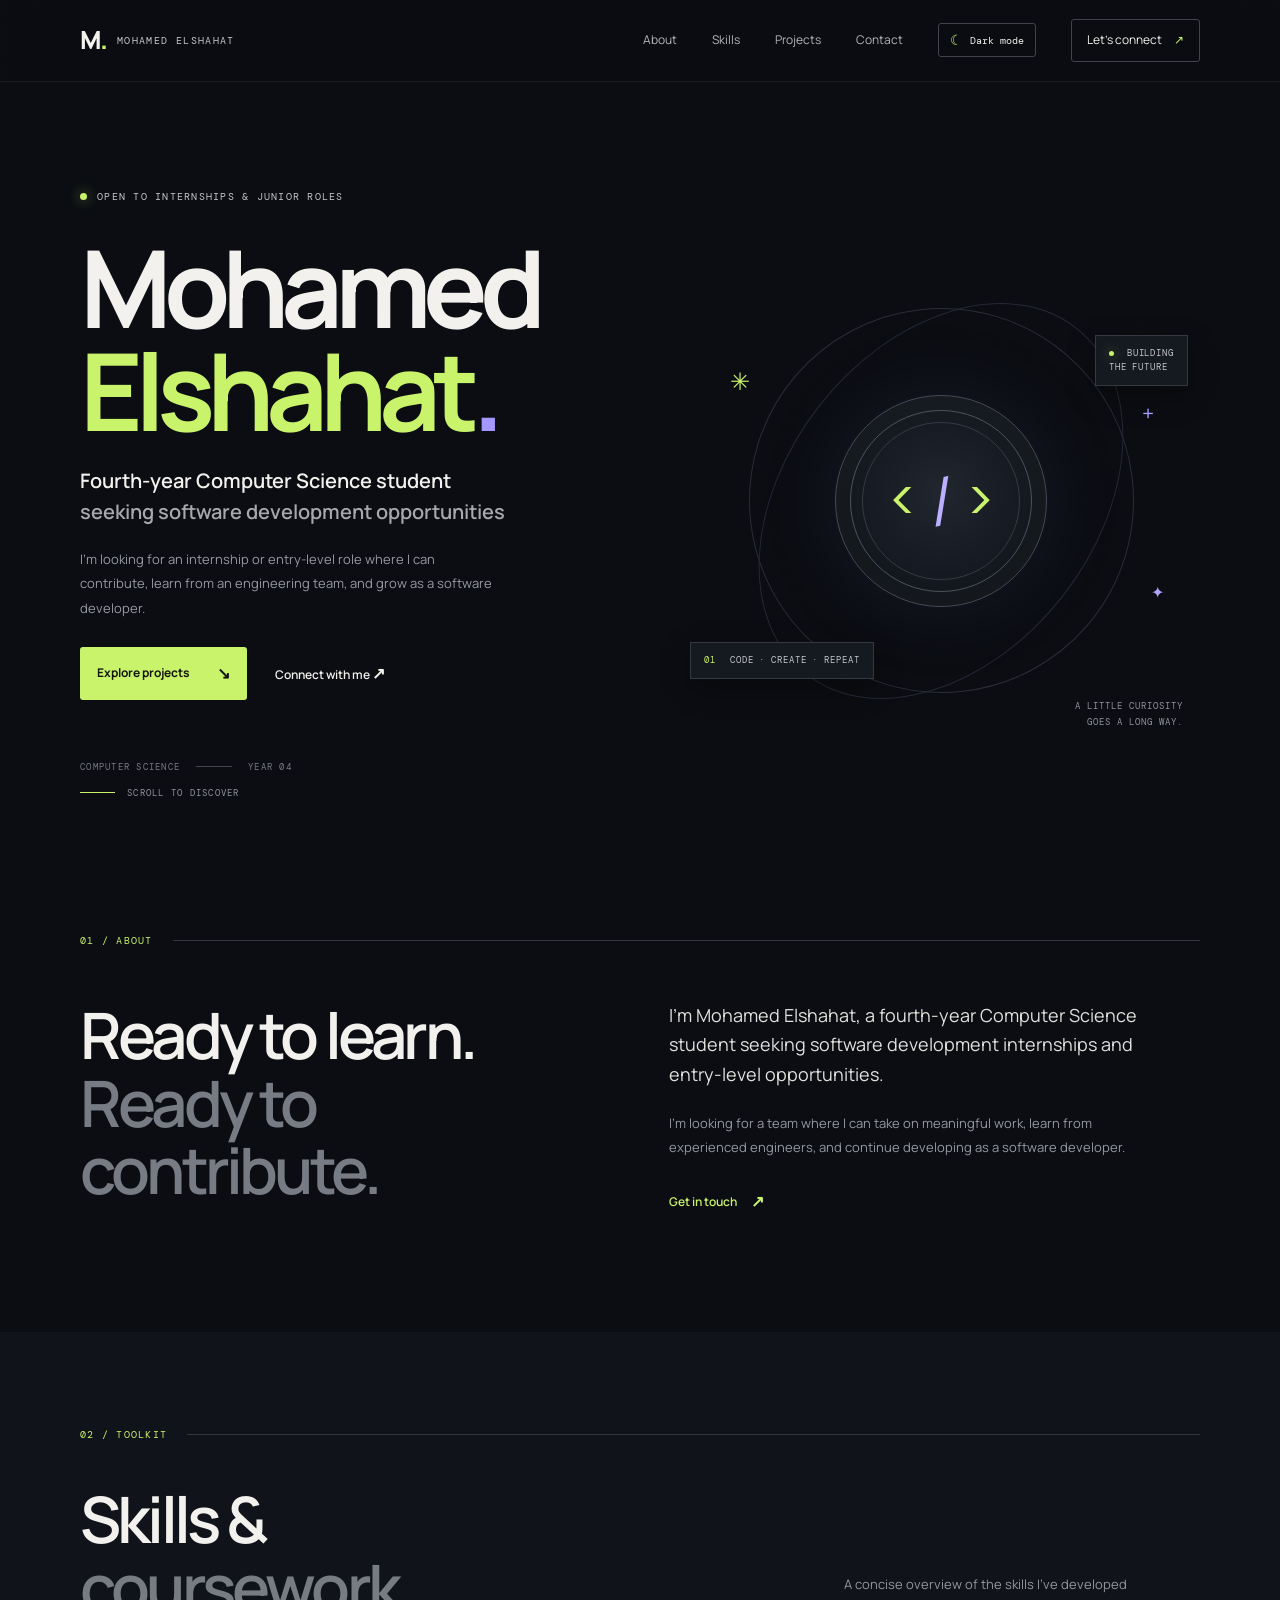
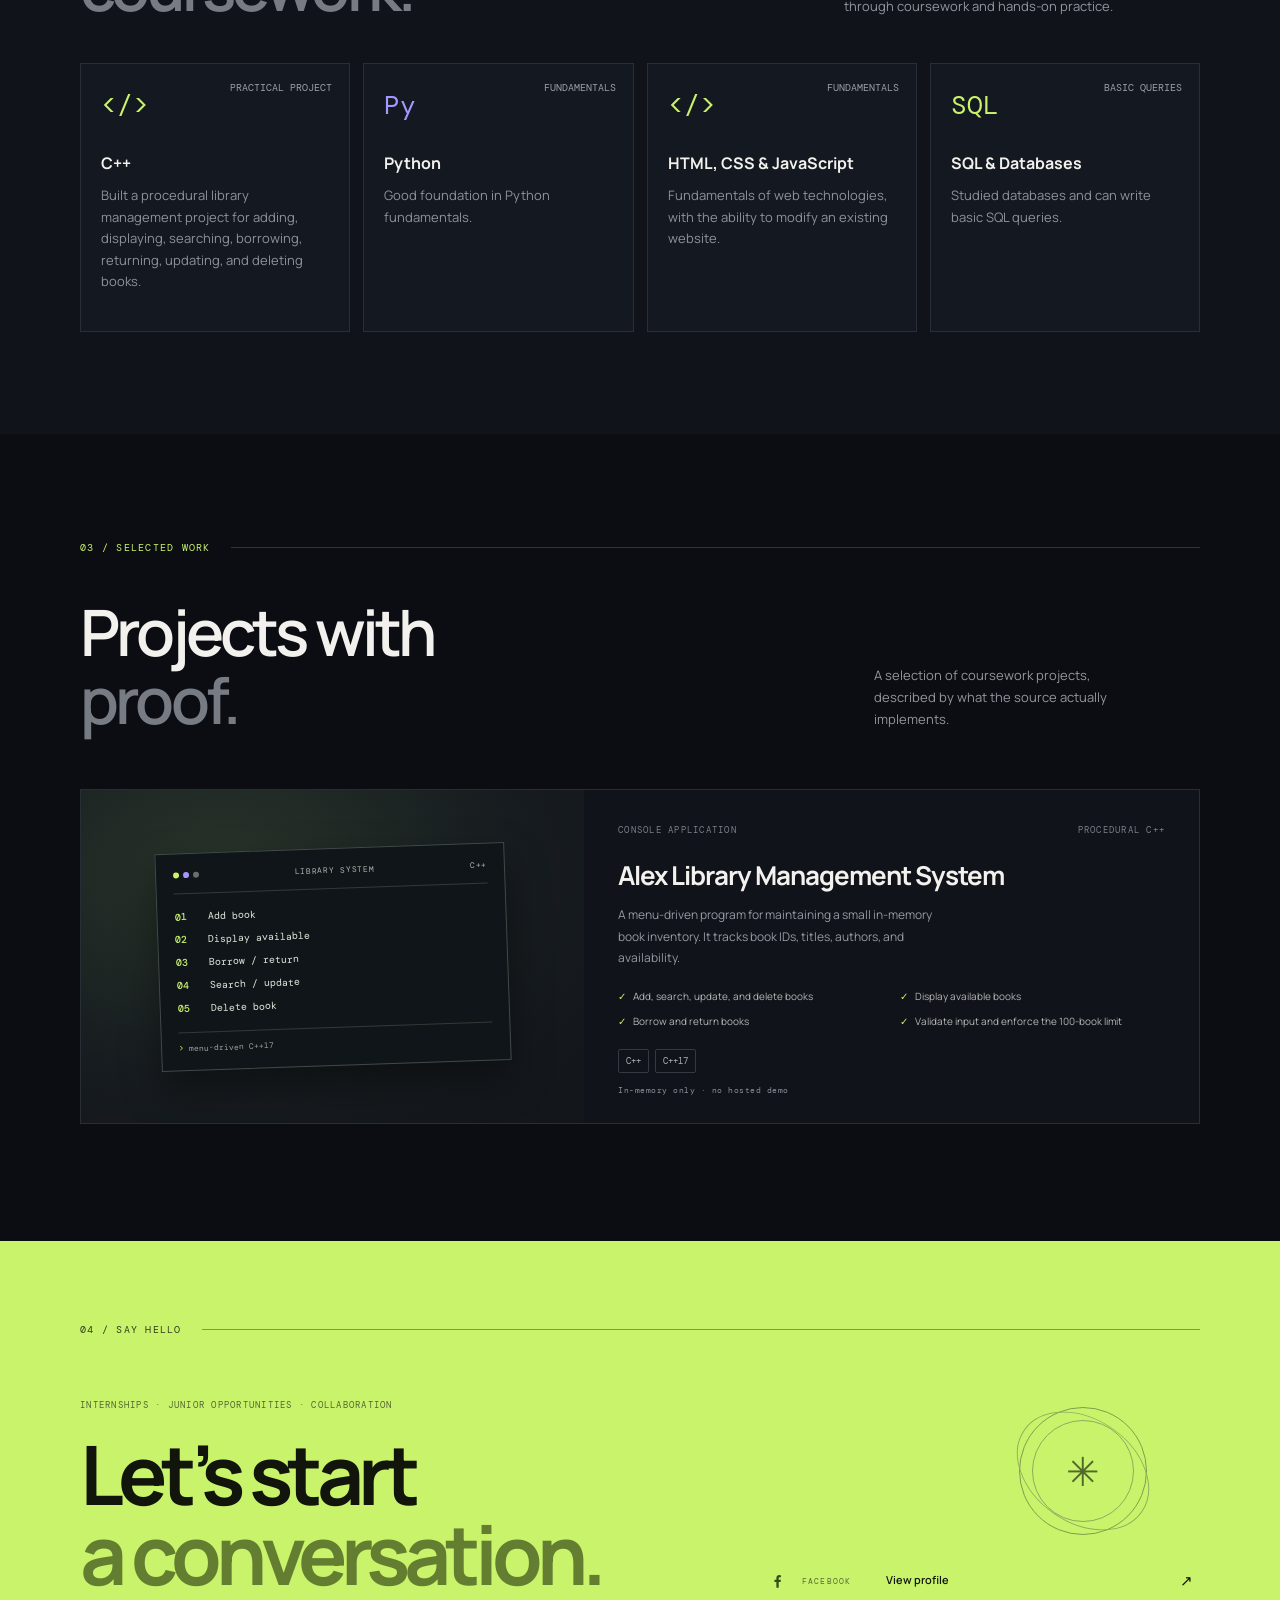
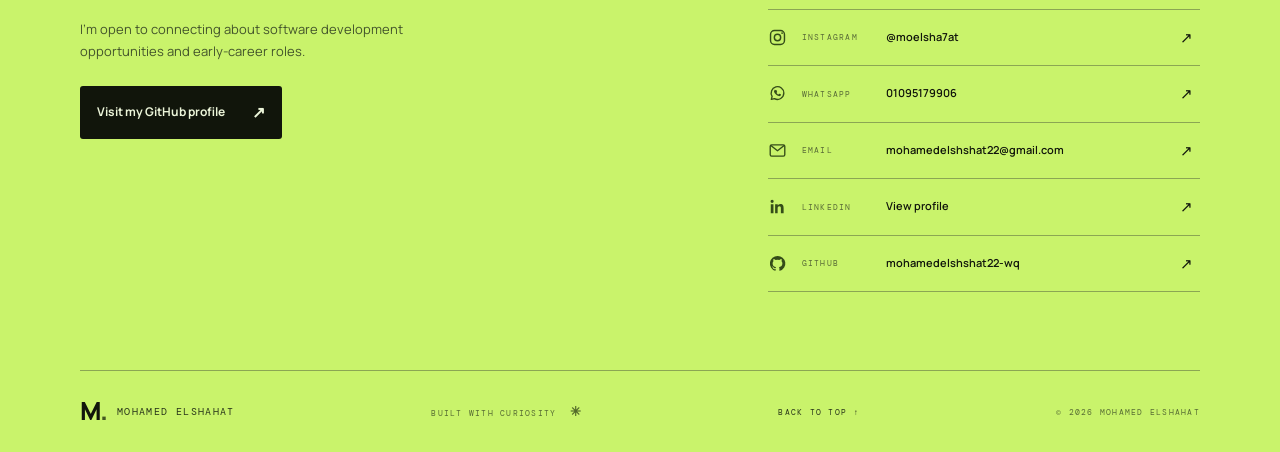
==== commit 2a03b732: "Prepare portfolio GitHub Pages release" ====
--- a/index.html
+++ b/index.html
@@ -4,8 +4,11 @@
   <meta charset="utf-8">
   <meta name="viewport" content="width=device-width, initial-scale=1">
   <meta name="theme-color" content="#0b0d12">
-  <meta name="description" content="Mohamed Elshahat — Computer Science student and aspiring software developer.">
-  <title>Mohamed Elshahat — Developer Portfolio</title>
+  <meta name="description" content="Mohamed Elshahat is a fourth-year Computer Science student seeking software development internships and entry-level opportunities.">
+  <meta property="og:title" content="Mohamed Elshahat | Computer Science Student">
+  <meta property="og:description" content="Fourth-year Computer Science student seeking software development internships and entry-level opportunities.">
+  <meta property="og:type" content="website">
+  <title>Mohamed Elshahat | CS Student Seeking Software Development Opportunities</title>
   <link rel="preconnect" href="https://fonts.googleapis.com">
   <link rel="preconnect" href="https://fonts.gstatic.com" crossorigin>
   <link href="https://fonts.googleapis.com/css2?family=DM+Mono:wght@400;500&family=Manrope:wght@400;500;600;700;800&display=swap" rel="stylesheet">
@@ -13,74 +16,199 @@
   <script defer src="script.js"></script>
 </head>
 <body>
+  <a class="skip-link" href="#main-content">Skip to content</a>
   <div class="background-grid" aria-hidden="true"></div>
+
   <header class="site-header">
     <nav class="nav wrap" aria-label="Main navigation">
-      <a class="brand" href="#home" aria-label="Mohamed Elshahat home"><span class="brand-mark">M<span>.</span></span><span class="brand-name">MOHAMED ELSHAHAT</span></a>
-      <button class="menu-toggle" aria-label="Open navigation" aria-expanded="false" aria-controls="nav-links"><span></span><span></span></button>
+      <a class="brand" href="#home" aria-label="Mohamed Elshahat home">
+        <span class="brand-mark" aria-hidden="true">M<span>.</span></span>
+        <span class="brand-name">MOHAMED ELSHAHAT</span>
+      </a>
+      <button class="menu-toggle" type="button" aria-label="Open navigation" aria-expanded="false" aria-controls="nav-links">
+        <span></span><span></span>
+      </button>
       <div class="nav-links" id="nav-links">
-        <a href="#about">About</a><a href="#skills">Skills</a><a href="#projects">Projects</a><a href="#contact">Contact</a>
-        <button class="theme-toggle" type="button" aria-label="Toggle color theme" aria-pressed="false"><span class="theme-icon" aria-hidden="true">☾</span><span class="theme-label">Dark mode</span></button>
-        <a class="nav-cta" href="#contact">Let’s talk <span>↗</span></a>
+        <a href="#about">About</a>
+        <a href="#skills">Skills</a>
+        <a href="#projects">Projects</a>
+        <a href="#contact">Contact</a>
+        <button class="theme-toggle" type="button" aria-label="Toggle color theme" aria-pressed="false">
+          <span class="theme-icon" aria-hidden="true">☾</span>
+          <span class="theme-label">Dark mode</span>
+        </button>
+        <a class="nav-cta" href="#contact">Let’s connect <span aria-hidden="true">↗</span></a>
       </div>
     </nav>
   </header>
 
-  <main>
-    <section class="hero wrap" id="home">
+  <main id="main-content" tabindex="-1">
+    <section class="hero wrap" id="home" aria-labelledby="hero-title">
       <div class="hero-copy reveal">
-        <div class="eyebrow"><span class="status-dot"></span> AVAILABLE FOR OPPORTUNITIES</div>
-        <h1>Mohamed<br><span class="name-accent">Elshahat</span><span class="hero-period">.</span></h1>
-        <p class="hero-title">Computer Science Student<br><span>&amp; Aspiring Software Developer</span></p>
-        <p class="hero-intro">I turn curious ideas into thoughtful digital experiences. Currently learning, building, and looking for the next problem worth solving.</p>
-        <div class="hero-actions"><a class="button button-primary" href="#projects">Explore my work <span>↘</span></a><a class="text-link" href="#contact">Get in touch <span>↗</span></a></div>
-        <div class="hero-meta"><span>BASED IN EGYPT</span><span class="meta-line"></span><span>CS · YEAR 04</span></div>
-      </div>
-      <div class="hero-art reveal" aria-label="Abstract geometric illustration">
-        <div class="orbit orbit-one"></div><div class="orbit orbit-two"></div>
+        <p class="eyebrow"><span class="status-dot" aria-hidden="true"></span> OPEN TO INTERNSHIPS &amp; JUNIOR ROLES</p>
+        <h1 id="hero-title">Mohamed<br><span class="name-accent">Elshahat</span><span class="hero-period" aria-hidden="true">.</span></h1>
+        <p class="hero-title">Fourth-year Computer Science student<br><span>seeking software development opportunities</span></p>
+        <p class="hero-intro">I’m looking for an internship or entry-level role where I can contribute, learn from an engineering team, and grow as a software developer.</p>
+        <div class="hero-actions">
+          <a class="button button-primary" href="#projects">Explore projects <span aria-hidden="true">↘</span></a>
+          <a class="text-link" href="#contact">Connect with me <span aria-hidden="true">↗</span></a>
+        </div>
+        <div class="hero-meta"><span>COMPUTER SCIENCE</span><span class="meta-line" aria-hidden="true"></span><span>YEAR 04</span></div>
+      </div>
+      <div class="hero-art reveal" aria-hidden="true">
+        <div class="orbit orbit-one"></div>
+        <div class="orbit orbit-two"></div>
         <div class="art-core"><span class="core-bracket">&lt;</span><span class="core-slash">/</span><span class="core-bracket">&gt;</span></div>
         <div class="art-chip chip-top"><span class="chip-dot"></span> BUILDING<br>THE FUTURE</div>
         <div class="art-chip chip-bottom"><span class="chip-code">01</span> CODE · CREATE · REPEAT</div>
-        <div class="spark spark-one">✳</div><div class="spark spark-two">✦</div><div class="art-cross">+</div>
+        <div class="spark spark-one">✳</div>
+        <div class="spark spark-two">✦</div>
+        <div class="art-cross">+</div>
         <div class="art-caption">A LITTLE CURIOSITY<br>GOES A LONG WAY.</div>
       </div>
-      <a class="scroll-cue" href="#about"><span class="scroll-line"></span> SCROLL TO DISCOVER</a>
-    </section>
-
-    <section class="section wrap" id="about">
-      <div class="section-label reveal"><span>01 / ABOUT</span><span class="label-rule"></span></div>
+      <a class="scroll-cue" href="#about"><span class="scroll-line" aria-hidden="true"></span> SCROLL TO DISCOVER</a>
+    </section>
+
+    <section class="section wrap" id="about" aria-labelledby="about-title">
+      <div class="section-label reveal"><span>01 / ABOUT</span><span class="label-rule" aria-hidden="true"></span></div>
       <div class="about-layout">
-        <h2 class="section-heading reveal">Learning by<br><span class="muted">making.</span></h2>
-        <div class="about-copy reveal"><p class="lead">I’m Mohamed, a fourth-year Computer Science student fascinated by the way software can make everyday things work better.</p><p>From the first sketch to the final line of code, I enjoy the process of breaking down a challenge and building something useful from it. I’m growing my skills in software development, exploring new technologies, and putting what I learn into practice through personal projects.</p><p>Right now, I’m looking for opportunities to learn from a team, contribute with care, and keep getting better at my craft.</p><a class="inline-link" href="#contact">A little more about me <span>↗</span></a></div>
-      </div>
-    </section>
-
-    <section class="section skills-section" id="skills">
+        <h2 class="section-heading reveal" id="about-title">Ready to learn.<br><span class="muted">Ready to contribute.</span></h2>
+        <div class="about-copy reveal">
+          <p class="lead">I’m Mohamed Elshahat, a fourth-year Computer Science student seeking software development internships and entry-level opportunities.</p>
+          <p>I’m looking for a team where I can take on meaningful work, learn from experienced engineers, and continue developing as a software developer.</p>
+          <a class="inline-link" href="#contact">Get in touch <span aria-hidden="true">↗</span></a>
+        </div>
+      </div>
+    </section>
+
+    <section class="section skills-section" id="skills" aria-labelledby="skills-title">
       <div class="wrap">
-        <div class="section-label reveal"><span>02 / TOOLKIT</span><span class="label-rule"></span></div>
-        <div class="skills-head"><h2 class="section-heading reveal">Tools of the<br><span class="muted">trade.</span></h2><p class="skills-intro reveal">A growing toolkit for taking an idea from “what if?” to “it works.”</p></div>
+        <div class="section-label reveal"><span>02 / TOOLKIT</span><span class="label-rule" aria-hidden="true"></span></div>
+        <div class="skills-head">
+          <h2 class="section-heading reveal" id="skills-title">Skills &amp;<br><span class="muted">coursework.</span></h2>
+          <p class="skills-intro reveal">A concise overview of the skills I’ve developed through coursework and hands-on practice.</p>
+        </div>
         <div class="skill-grid">
-          <article class="skill-card reveal"><span class="skill-index">01</span><div class="skill-icon">{ }</div><h3>Programming</h3><p>Writing clear, structured code and learning the fundamentals that make software reliable.</p><div class="tags"><span>JavaScript</span><span>Python</span><span>C++</span></div></article>
-          <article class="skill-card reveal"><span class="skill-index">02</span><div class="skill-icon">◫</div><h3>Web development</h3><p>Building responsive interfaces that feel considered, accessible, and easy to use.</p><div class="tags"><span>HTML</span><span>CSS</span><span>Responsive UI</span></div></article>
-          <article class="skill-card reveal"><span class="skill-index">03</span><div class="skill-icon">⌘</div><h3>Core concepts</h3><p>Applying computer science foundations to understand problems and shape solid solutions.</p><div class="tags"><span>Data structures</span><span>Algorithms</span><span>OOP</span></div></article>
-          <article class="skill-card reveal"><span class="skill-index">04</span><div class="skill-icon">↗</div><h3>Working together</h3><p>Sharing ideas, staying curious, and making steady progress as part of a team.</p><div class="tags"><span>Git</span><span>Problem solving</span><span>Learning</span></div></article>
-        </div>
-        <p class="skills-note"><span>✳</span> Always learning. Always building.</p>
-      </div>
-    </section>
-
-    <section class="section wrap" id="projects">
-      <div class="section-label reveal"><span>03 / SELECTED WORK</span><span class="label-rule"></span></div>
-      <div class="projects-head"><h2 class="section-heading reveal">Small steps.<br><span class="muted">Real things.</span></h2><p class="projects-intro reveal">A few projects from my learning journey. Each one taught me something new.</p></div>
+          <article class="skill-card reveal">
+            <span class="skill-index">PRACTICAL PROJECT</span>
+            <div class="skill-icon" aria-hidden="true">&lt;/&gt;</div>
+            <h3>C++</h3>
+            <p>Built a procedural library management project for adding, displaying, searching, borrowing, returning, updating, and deleting books.</p>
+          </article>
+          <article class="skill-card reveal">
+            <span class="skill-index">FUNDAMENTALS</span>
+            <div class="skill-icon" aria-hidden="true">Py</div>
+            <h3>Python</h3>
+            <p>Good foundation in Python fundamentals.</p>
+          </article>
+          <article class="skill-card reveal">
+            <span class="skill-index">FUNDAMENTALS</span>
+            <div class="skill-icon" aria-hidden="true">&lt;/&gt;</div>
+            <h3>HTML, CSS &amp; JavaScript</h3>
+            <p>Fundamentals of web technologies, with the ability to modify an existing website.</p>
+          </article>
+          <article class="skill-card reveal">
+            <span class="skill-index">BASIC QUERIES</span>
+            <div class="skill-icon" aria-hidden="true">SQL</div>
+            <h3>SQL &amp; Databases</h3>
+            <p>Studied databases and can write basic SQL queries.</p>
+          </article>
+        </div>
+      </div>
+    </section>
+
+    <section class="section wrap" id="projects" aria-labelledby="projects-title">
+      <div class="section-label reveal"><span>03 / SELECTED WORK</span><span class="label-rule" aria-hidden="true"></span></div>
+      <div class="projects-head">
+        <h2 class="section-heading reveal" id="projects-title">Projects with<br><span class="muted">proof.</span></h2>
+        <p class="projects-intro reveal">A selection of coursework projects, described by what the source actually implements.</p>
+      </div>
       <div class="project-list">
-        <article class="project-card reveal"><div class="project-visual visual-one"><div class="window-bar"><i></i><i></i><i></i><span>taskflow.app</span></div><div class="mock-ui"><div class="mock-sidebar"><b>✳ TASKFLOW</b><span>◉ &nbsp; My tasks</span><span>▦ &nbsp; Projects</span><span>⚙ &nbsp; Settings</span></div><div class="mock-main"><small>MONDAY, OCT 20</small><h4>Good morning 👋</h4><div class="mock-task"><b class="check">✓</b><span>Review lecture notes</span><small>Today</small></div><div class="mock-task"><b></b><span>Finish project outline</span><small>Today</small></div><div class="mock-task"><b></b><span>Read for 30 minutes</span><small>Tomorrow</small></div></div></div><span class="visual-watermark">01</span></div><div class="project-info"><div class="project-topline"><span>01 — PERSONAL PROJECT</span><span>2025</span></div><h3>Taskflow <span>↗</span></h3><p>A clean task manager concept for keeping daily priorities in one calm, focused place.</p><div class="tags"><span>HTML</span><span>CSS</span><span>JavaScript</span></div></div></article>
-        <article class="project-card project-reverse reveal"><div class="project-visual visual-two"><div class="weather-card"><div class="weather-location">CAIRO, EGYPT <span>↗</span></div><div class="weather-sun">☼</div><div class="weather-temp">28<span>°</span></div><div class="weather-condition">Clear skies, good vibes.</div><div class="weather-divider"></div><div class="weather-bottom"><span>HUMIDITY <b>42%</b></span><span>WIND <b>12 km/h</b></span></div></div><span class="visual-watermark">02</span></div><div class="project-info"><div class="project-topline"><span>02 — PERSONAL PROJECT</span><span>2025</span></div><h3>Daylight <span>↗</span></h3><p>A minimal weather dashboard concept with a friendly interface and a quick glance at the forecast.</p><div class="tags"><span>JavaScript</span><span>API</span><span>CSS</span></div></div></article>
-        <article class="project-card reveal"><div class="project-visual visual-three"><div class="notes-window"><div class="notes-top"><span>✳ &nbsp; STUDYSPACE</span><span>•••</span></div><div class="notes-title">Your ideas,<br><i>in good order.</i></div><div class="notes-lines"><span>✦ &nbsp; Computer networks <small>6 notes</small></span><span>◈ &nbsp; Data structures <small>4 notes</small></span><span>✳ &nbsp; Web development <small>8 notes</small></span></div></div><span class="visual-watermark">03</span></div><div class="project-info"><div class="project-topline"><span>03 — COURSE PROJECT</span><span>2024</span></div><h3>Studyspace <span>↗</span></h3><p>A simple study notes organizer designed to make course materials easier to find and revisit.</p><div class="tags"><span>Python</span><span>UI design</span><span>OOP</span></div></div></article>
-      </div>
-      <div class="project-footnote reveal"><span class="status-dot"></span> MORE PROJECTS IN PROGRESS</div>
-    </section>
-
-    <section class="contact-section" id="contact"><div class="wrap contact-wrap"><div class="section-label reveal"><span>04 / SAY HELLO</span><span class="label-rule"></span></div><div class="contact-content"><div class="contact-copy reveal"><p class="eyebrow contact-eyebrow">HAVE A PROJECT OR OPPORTUNITY?</p><h2>Let’s make<br><span>something</span><br>meaningful.</h2><p class="contact-desc">I’m always up for a thoughtful conversation about software, collaboration, or a new challenge.</p><a class="button button-light" href="mailto:hello@mohamedelshahat.dev">Start a conversation <span>↗</span></a></div><div class="contact-side reveal"><div class="contact-orbit"><span>✳</span></div><div class="contact-links"><a href="mailto:hello@mohamedelshahat.dev"><span>EMAIL</span><b>hello@mohamedelshahat.dev</b><i>↗</i></a><a href="https://www.linkedin.com/" target="_blank" rel="noreferrer"><span>LINKEDIN</span><b>Let’s connect professionally</b><i>↗</i></a><a href="https://github.com/" target="_blank" rel="noreferrer"><span>GITHUB</span><b>See what I’m building</b><i>↗</i></a></div></div></div><footer class="footer"><a class="brand footer-brand" href="#home"><span class="brand-mark">M<span>.</span></span><span class="brand-name">MOHAMED ELSHAHAT</span></a><span>DESIGNED & BUILT WITH CURIOSITY <b>✳</b></span><a href="#home" class="back-top">BACK TO TOP ↑</a><small>© <span id="year"></span> MOHAMED ELSHAHAT</small></footer></div></section>
+        <article class="project-card alex-project-card reveal" aria-labelledby="alex-library-title">
+          <div class="project-visual alex-project-visual" aria-hidden="true">
+            <div class="alex-terminal">
+              <div class="alex-terminal-head"><span class="terminal-lights"><i></i><i></i><i></i></span><span>LIBRARY SYSTEM</span><span>C++</span></div>
+              <div class="alex-terminal-menu">
+                <span><b>01</b> Add book</span>
+                <span><b>02</b> Display available</span>
+                <span><b>03</b> Borrow / return</span>
+                <span><b>04</b> Search / update</span>
+                <span><b>05</b> Delete book</span>
+              </div>
+              <div class="alex-terminal-prompt"><span>&gt;</span> menu-driven C++17</div>
+            </div>
+          </div>
+          <div class="project-info">
+            <div class="project-topline"><span>CONSOLE APPLICATION</span><span>PROCEDURAL C++</span></div>
+            <h3 id="alex-library-title">Alex Library Management System</h3>
+            <p>A menu-driven program for maintaining a small in-memory book inventory. It tracks book IDs, titles, authors, and availability.</p>
+            <ul class="project-feature-list">
+              <li>Add, search, update, and delete books</li>
+              <li>Display available books</li>
+              <li>Borrow and return books</li>
+              <li>Validate input and enforce the 100-book limit</li>
+            </ul>
+            <div class="tags project-tags" aria-label="Technologies">
+              <span>C++</span>
+              <span>C++17</span>
+            </div>
+            <p class="project-storage-note">In-memory only · no hosted demo</p>
+          </div>
+        </article>
+      </div>
+    </section>
+
+    <section class="contact-section" id="contact" aria-labelledby="contact-title">
+      <div class="wrap contact-wrap">
+        <div class="section-label reveal"><span>04 / SAY HELLO</span><span class="label-rule" aria-hidden="true"></span></div>
+        <div class="contact-content">
+          <div class="contact-copy reveal">
+            <p class="eyebrow contact-eyebrow">INTERNSHIPS · JUNIOR OPPORTUNITIES · COLLABORATION</p>
+            <h2 id="contact-title">Let’s start<br><span>a conversation.</span></h2>
+            <p class="contact-desc">I’m open to connecting about software development opportunities and early-career roles.</p>
+            <a class="button button-light" href="https://github.com/mohamedelshshat22-wq" target="_blank" rel="noopener noreferrer">Visit my GitHub profile <span aria-hidden="true">↗</span></a>
+          </div>
+          <div class="contact-side reveal">
+            <div class="contact-orbit" aria-hidden="true"><span>✳</span></div>
+            <div class="contact-links">
+              <a href="https://www.facebook.com/share/1DxKcTXiVf/" target="_blank" rel="noopener noreferrer" aria-label="Facebook profile, opens in a new tab">
+                <svg class="social-icon" viewBox="0 0 24 24" aria-hidden="true" focusable="false"><path fill="currentColor" d="M13.5 21v-7.1h2.4l.36-2.78H13.5V9.34c0-.8.22-1.34 1.38-1.34h1.47V5.51A19.3 19.3 0 0 0 14.2 5c-2.14 0-3.6 1.3-3.6 3.69v2.43H8.18v2.78h2.42V21h2.9Z"/></svg>
+                <span>FACEBOOK</span><b>View profile</b><i aria-hidden="true">↗</i>
+              </a>
+              <a href="https://www.instagram.com/moelsha7at?vrfl=cGMxaGp4cjZ3cDF5" target="_blank" rel="noopener noreferrer" aria-label="Instagram profile, opens in a new tab">
+                <svg class="social-icon" viewBox="0 0 24 24" aria-hidden="true" focusable="false"><rect x="3.2" y="3.2" width="17.6" height="17.6" rx="5" fill="none" stroke="currentColor" stroke-width="1.8"/><circle cx="12" cy="12" r="4" fill="none" stroke="currentColor" stroke-width="1.8"/><circle cx="17.8" cy="6.4" r="1.15" fill="currentColor"/></svg>
+                <span>INSTAGRAM</span><b>@moelsha7at</b><i aria-hidden="true">↗</i>
+              </a>
+              <a href="https://wa.me/201095179906" aria-label="WhatsApp Mohamed Elshahat at 01095179906">
+                <svg class="social-icon" viewBox="0 0 24 24" aria-hidden="true" focusable="false"><path d="M20 11.5a8 8 0 0 1-11.8 7l-4 1 1-3.9A8 8 0 1 1 20 11.5Z" fill="none" stroke="currentColor" stroke-linecap="round" stroke-linejoin="round" stroke-width="1.7"/><path d="M9.1 8.2c.2-.5.45-.5.7-.5h.5c.15 0 .35.05.45.35l.7 1.65c.1.25.1.4-.05.6l-.55.7c-.15.15-.2.3-.05.5.45.75 1.1 1.4 1.9 1.8.2.1.35.1.5-.1l.7-.8c.15-.2.35-.25.55-.15l1.6.75c.25.1.4.2.4.4 0 .25-.1 1.1-.75 1.55-.55.4-1.3.6-2.1.35-1.05-.3-2.35-.85-3.85-2.2-1.15-1.05-1.9-2.35-2.1-3.25-.2-.85.1-1.55.55-2.05.25-.25.55-.4.85-.4Z" fill="currentColor"/></svg>
+                <span>WHATSAPP</span><b>01095179906</b><i aria-hidden="true">↗</i>
+              </a>
+              <a href="mailto:mohamedelshshat22@gmail.com" aria-label="Email Mohamed Elshahat">
+                <svg class="social-icon" viewBox="0 0 24 24" aria-hidden="true" focusable="false"><rect x="2.8" y="4.8" width="18.4" height="14.4" rx="1.8" fill="none" stroke="currentColor" stroke-width="1.7"/><path d="m4 6 8 6.3L20 6" fill="none" stroke="currentColor" stroke-linecap="round" stroke-linejoin="round" stroke-width="1.7"/></svg>
+                <span>EMAIL</span><b>mohamedelshshat22@gmail.com</b><i aria-hidden="true">↗</i>
+              </a>
+              <a href="https://www.linkedin.com/in/mohamed-elshahat-28621529b?utm_source=share_via&amp;utm_content=profile&amp;utm_medium=member_android" target="_blank" rel="noopener noreferrer" aria-label="LinkedIn profile, opens in a new tab">
+                <svg class="social-icon" viewBox="0 0 24 24" aria-hidden="true" focusable="false"><path fill="currentColor" d="M5.2 3.5a2 2 0 1 0 0 4 2 2 0 0 0 0-4ZM3.5 9h3.4v11.5H3.5V9Zm5.5 0h3.3v1.6h.05c.46-.87 1.58-1.8 3.25-1.8 3.48 0 4.12 2.3 4.12 5.3v6.4h-3.45v-5.67c0-1.36-.02-3.1-1.9-3.1-1.9 0-2.2 1.48-2.2 3v5.77H9V9Z"/></svg>
+                <span>LINKEDIN</span><b>View profile</b><i aria-hidden="true">↗</i>
+              </a>
+              <a href="https://github.com/mohamedelshshat22-wq" target="_blank" rel="noopener noreferrer">
+                <svg class="social-icon" viewBox="0 0 24 24" aria-hidden="true" focusable="false"><path fill="currentColor" d="M12 2.4a9.6 9.6 0 0 0-3.03 18.71c.48.09.66-.2.66-.46v-1.66c-2.68.58-3.25-1.14-3.25-1.14-.44-1.12-1.08-1.42-1.08-1.42-.88-.6.07-.59.07-.59.97.07 1.48 1 1.48 1 .86 1.47 2.25 1.05 2.8.8.09-.63.34-1.05.61-1.3-2.14-.24-4.4-1.07-4.4-4.76 0-1.05.38-1.9 1-2.58-.1-.25-.44-1.22.1-2.55 0 0 .82-.26 2.64.98a9.2 9.2 0 0 1 4.8 0c1.83-1.24 2.65-.98 2.65-.98.53 1.33.2 2.3.1 2.55.62.68 1 1.53 1 2.58 0 3.7-2.27 4.52-4.43 4.76.35.3.66.88.66 1.77v2.63c0 .26.17.56.66.46A9.6 9.6 0 0 0 12 2.4Z"/></svg>
+                <span>GITHUB</span><b>mohamedelshshat22-wq</b><i aria-hidden="true">↗</i>
+              </a>
+            </div>
+          </div>
+        </div>
+        <footer class="footer">
+          <a class="brand footer-brand" href="#home" aria-label="Back to Mohamed Elshahat home">
+            <span class="brand-mark" aria-hidden="true">M<span>.</span></span>
+            <span class="brand-name">MOHAMED ELSHAHAT</span>
+          </a>
+          <span>BUILT WITH CURIOSITY <b aria-hidden="true">✳</b></span>
+          <a href="#home" class="back-top">BACK TO TOP ↑</a>
+          <small>© <span id="year"></span> MOHAMED ELSHAHAT</small>
+        </footer>
+      </div>
+    </section>
   </main>
 </body>
 </html>
--- a/styles.css
+++ b/styles.css
@@ -1,56 +1,1933 @@
-﻿/* Mohamed Elshahat portfolio — responsive styles */
-:root{--bg:#0b0d12;--panel:#11141b;--panel2:#151922;--line:#272b35;--text:#f2f1ed;--muted:#a0a2a7;--dim:#6e727c;--lime:#c9f36b;--purple:#a497ff;--font:'Manrope',sans-serif;--mono:'DM Mono',monospace}*{box-sizing:border-box}html{scroll-behavior:smooth;scroll-padding-top:88px}body{margin:0;background:var(--bg);color:var(--text);font-family:var(--font);font-size:14px;line-height:1.7;overflow-x:hidden}.background-grid{position:absolute;inset:0 0 auto;height:900px;pointer-events:none;opacity:.18;background-image:linear-gradient(rgba(255,255,255,.035) 1px,transparent 1px),linear-gradient(90deg,rgba(255,255,255,.035) 1px,transparent 1px);background-size:76px 76px;mask-image:linear-gradient(to bottom,black,transparent)}a{color:inherit;text-decoration:none}.wrap{width:min(1120px,calc(100% - 64px));margin-inline:auto}.site-header{height:82px;border-bottom:1px solid rgba(255,255,255,.07);position:sticky;top:0;z-index:20;background:rgba(11,13,18,.85);backdrop-filter:blur(18px)}.nav{height:100%;display:flex;align-items:center;justify-content:space-between}.brand{display:flex;gap:11px;align-items:center}.brand-mark{font-size:25px;font-weight:800;letter-spacing:-2px}.brand-mark span{color:var(--lime)}.brand-name{font:10px var(--mono);letter-spacing:1.35px;color:#c6c7ca}.nav-links{display:flex;align-items:center;gap:35px}.nav-links>a:not(.nav-cta){font-size:12px;color:#b5b6bb;transition:color .2s}.nav-links>a:hover,.text-link:hover,.inline-link:hover{color:var(--lime)}.nav-cta{font-size:12px;border:1px solid #41444b;padding:10px 15px;border-radius:3px;transition:background .2s,border-color .2s}.nav-cta span{color:var(--lime);margin-left:10px}.nav-cta:hover{background:#1b2028;border-color:#737985}.menu-toggle{display:none;background:none;border:0;color:var(--text)}.hero{min-height:665px;padding-top:108px;display:grid;grid-template-columns:1fr .86fr;align-items:center;position:relative}.hero-copy{padding-bottom:54px}.eyebrow,.section-label,.hero-meta,.scroll-cue,.project-topline,.project-footnote,.contact-links>a>span,.footer>span,.footer>small,.back-top{font:10px var(--mono);letter-spacing:1.25px}.eyebrow{display:flex;gap:10px;align-items:center;color:#c4c6c8}.status-dot,.chip-dot{width:7px;height:7px;border-radius:50%;background:var(--lime);box-shadow:0 0 13px rgba(201,243,107,.6)}h1{font-size:clamp(64px,8.4vw,108px);letter-spacing:-8px;line-height:.96;margin:32px 0 24px;font-weight:700}.name-accent{color:var(--lime)}.hero-period{color:var(--purple)}.hero-title{font-size:20px;line-height:1.55;font-weight:600;margin:0}.hero-title span{color:#a7a8ad}.hero-intro{max-width:420px;color:#9699a2;font-size:13px;margin:20px 0 27px;line-height:1.85}.hero-actions{display:flex;gap:28px;align-items:center}.button{display:inline-flex;align-items:center;gap:27px;padding:13px 17px;font-size:12px;font-weight:700;border-radius:3px;transition:transform .2s,background .2s}.button:hover{transform:translateY(-3px)}.button-primary{background:var(--lime);color:#13170c}.button-primary:hover{background:#d8ff87}.button span,.text-link span,.inline-link span{font-size:16px}.text-link,.inline-link{font-size:12px;font-weight:600;transition:color .2s}.hero-meta{display:flex;gap:16px;align-items:center;color:#777b84;margin-top:61px;font-size:9px}.meta-line{height:1px;width:36px;background:#41454d}.hero-art{height:480px;position:relative;display:grid;place-items:center;margin-top:-15px}.orbit{position:absolute;border:1px solid #292d37;border-radius:50%;transform:rotate(-28deg)}.orbit-one{width:385px;height:385px}.orbit-two{width:310px;height:440px;border-color:#242835;transform:rotate(38deg)}.art-core{width:212px;height:212px;border:1px solid #454b56;border-radius:50%;display:flex;align-items:center;justify-content:center;gap:8px;position:relative;background:radial-gradient(circle at 50% 46%,#21272f 0,#151921 54%,#11141a 75%);box-shadow:0 0 90px #a497ff18,inset 0 0 35px #c9f36b0b}.art-core:before,.art-core:after{content:'';position:absolute;border:1px solid #4b535e;border-radius:50%;inset:14px}.art-core:after{inset:26px;border-color:#343a44}.core-bracket{font:48px var(--mono);color:var(--lime)}.core-slash{font:55px var(--mono);color:#bbb0ff;transform:rotate(-13deg)}.art-chip{position:absolute;background:#151920;border:1px solid #333843;padding:10px 13px;font:9px/1.6 var(--mono);letter-spacing:.9px;color:#c5c6ca;box-shadow:0 10px 30px #0005}.chip-top{top:74px;right:12px}.chip-dot{display:inline-block;width:5px;height:5px;margin-right:7px}.chip-bottom{bottom:62px;left:8px}.chip-code{color:var(--lime);margin-right:8px}.spark{position:absolute;color:var(--lime)}.spark-one{font-size:24px;top:100px;left:48px}.spark-two{font-size:16px;bottom:135px;right:36px;color:#afa4ff}.art-cross{position:absolute;top:135px;right:46px;color:#aaa0ff;font-size:21px}.art-caption{position:absolute;bottom:11px;right:17px;color:#666b75;font:9px/1.7 var(--mono);letter-spacing:1px;text-align:right}.scroll-cue{position:absolute;bottom:28px;left:0;display:flex;gap:12px;align-items:center;color:#737781;font-size:9px}.scroll-line{width:35px;height:1px;background:var(--lime)}.section{padding-top:107px;padding-bottom:117px}.section-label{display:flex;align-items:center;gap:20px;color:var(--lime);font-size:10px}.label-rule{height:1px;background:#30343d;width:100%;flex:1}.about-layout{display:grid;grid-template-columns:.92fr 1fr;gap:100px;padding-top:54px}.section-heading{font-size:clamp(42px,5.5vw,64px);letter-spacing:-3.8px;line-height:1.06;margin:0;font-weight:600}.muted{color:#777b84}.about-copy{max-width:495px}.about-copy p{color:#9699a2;font-size:13px;line-height:1.9;margin:0 0 18px}.about-copy .lead{font-size:18px;line-height:1.65;color:#e0e0dc;margin-bottom:21px}.inline-link{display:inline-flex;gap:14px;align-items:center;margin-top:10px;color:var(--lime)}.skills-section{background:#101319;padding-top:96px;padding-bottom:102px}.skills-head,.projects-head{display:flex;justify-content:space-between;align-items:end;padding-top:44px;margin-bottom:42px}.skills-intro,.projects-intro{max-width:300px;color:#93969f;font-size:13px;margin:0 5% 4px 25px}.skill-grid{display:grid;grid-template-columns:repeat(4,1fr);gap:13px}.skill-card{position:relative;border:1px solid #292e38;background:#141820;padding:24px 20px 21px;min-height:278px;transition:transform .25s,border-color .25s,background .25s}.skill-card:hover{transform:translateY(-5px);border-color:#545c67;background:#181d26}.skill-index{position:absolute;right:17px;top:17px;color:#606571;font:10px var(--mono)}.skill-icon{font:26px var(--mono);color:var(--lime);height:54px}.skill-card:nth-child(2) .skill-icon{color:var(--purple)}.skill-card h3{font-size:14px;margin:8px 0}.skill-card p{color:#8e929c;font-size:11px;line-height:1.75;margin:0 0 18px}.tags{display:flex;gap:6px;flex-wrap:wrap}.tags span{font:9px var(--mono);padding:5px 7px;border:1px solid #343943;color:#aeb1b7;border-radius:2px}.skills-note{font:10px var(--mono);color:#7b808a;letter-spacing:.5px;margin:27px 0 0}.skills-note span{color:var(--lime);margin-right:9px}.projects-head{margin-bottom:55px}.projects-intro{max-width:270px}.project-list{display:flex;flex-direction:column;gap:30px}.project-card{display:grid;grid-template-columns:1.12fr .88fr;min-height:292px;border:1px solid #292d36;background:#101319}.project-reverse{grid-template-columns:.88fr 1.12fr}.project-reverse .project-visual{order:2}.project-reverse .project-info{order:1}.project-visual{min-height:292px;position:relative;overflow:hidden;display:grid;place-items:center;background:#1a2028}.visual-one{background:radial-gradient(ellipse at 25% 35%,#24382e,#151b20 55%,#171920)}.visual-two{background:radial-gradient(ellipse at 70% 40%,#4b3c30,#28252a 50%,#1b1c23)}.visual-three{background:radial-gradient(ellipse at 35% 30%,#303051,#1d1e2d 57%,#181a23)}.window-bar{height:27px;width:76%;background:#e7e7df;border-radius:5px 5px 0 0;position:absolute;top:39px;display:flex;align-items:center;gap:4px;padding:0 9px;color:#62676b;font:8px var(--mono)}.window-bar i{width:5px;height:5px;background:#bec1bb;border-radius:50%}.window-bar span{margin-left:auto}.mock-ui{position:absolute;top:66px;height:172px;width:76%;background:#f4f4ef;color:#2f3433;display:grid;grid-template-columns:.65fr 1.4fr;box-shadow:0 15px 40px #0005}.mock-sidebar{padding:12px 8px;background:#eeefe9;display:flex;flex-direction:column;gap:10px;font-size:7px}.mock-sidebar b{font:7px var(--mono);margin-bottom:7px}.mock-sidebar span{color:#777c76}.mock-sidebar span:first-of-type{color:#41614c}.mock-main{padding:13px 15px}.mock-main small{font:6px var(--mono);color:#92978f}.mock-main h4{font-size:12px;margin:3px 0 12px}.mock-task{display:flex;align-items:center;gap:6px;font-size:7px;padding:7px 0;border-top:1px solid #e1e2dc}.mock-task b{width:8px;height:8px;border:1px solid #aeb4aa;border-radius:50%}.mock-task b.check{background:#8aa975;color:#fff;border:0;font-size:6px;text-align:center}.mock-task small{margin-left:auto}.visual-watermark{position:absolute;right:17px;bottom:10px;font-size:50px;font-weight:800;color:#ffffff0d;line-height:1}.weather-card{height:206px;width:235px;background:linear-gradient(145deg,#313942,#20252d);border:1px solid #59616a;border-radius:4px;padding:16px 18px;position:relative;box-shadow:0 18px 40px #0005}.weather-location{font:8px var(--mono);letter-spacing:1px;color:#b5bdc2}.weather-location span{float:right;color:#d7b898}.weather-sun{position:absolute;right:26px;top:38px;font-size:49px;color:#ecc081;text-shadow:0 0 24px #eabf6b66}.weather-temp{font-size:50px;line-height:1.25;letter-spacing:-4px;font-weight:500}.weather-temp span{font-size:25px;vertical-align:top;letter-spacing:0}.weather-condition{font-size:9px;color:#c3c6c7}.weather-divider{height:1px;background:#ffffff1c;margin:18px 0 11px}.weather-bottom{display:flex;justify-content:space-between;font:7px var(--mono);color:#8c949a}.weather-bottom b{display:block;color:#e2e3dc;font-weight:400;margin-top:3px}.notes-window{width:69%;height:212px;background:#eae9f1;color:#333344;padding:15px 19px;box-shadow:0 17px 42px #0005;transform:rotate(-2deg)}.notes-top{font:8px var(--mono);color:#626277;display:flex;justify-content:space-between}.notes-title{font-size:22px;line-height:1.2;font-weight:700;letter-spacing:-1px;margin:19px 0 14px}.notes-title i{color:#7772a6;font-style:normal}.notes-lines{border-top:1px solid #d4d2df}.notes-lines span{display:block;border-bottom:1px solid #d4d2df;padding:7px 0;font-size:8px}.notes-lines small{float:right;color:#8a8996;font:7px var(--mono)}.project-info{padding:34px 34px 28px;display:flex;flex-direction:column;justify-content:center}.project-topline{display:flex;justify-content:space-between;color:#7a7f89;font-size:9px}.project-info h3{font-size:26px;letter-spacing:-1px;margin:17px 0 7px}.project-info h3 span{font-size:15px;color:var(--lime);margin-left:5px}.project-info p{color:#9699a2;font-size:12px;line-height:1.8;margin:0 0 20px;max-width:340px}.project-footnote{display:flex;gap:10px;align-items:center;justify-content:center;color:#777c85;margin-top:36px;font-size:9px}.project-footnote .status-dot{width:6px;height:6px}.contact-section{background:#c9f36b;color:#11150b;padding-top:82px}.contact-section .section-label{color:#323d1d}.contact-section .label-rule{background:#819c48}.contact-content{padding:63px 0 78px;display:grid;grid-template-columns:1.05fr .8fr;gap:120px}.contact-eyebrow{color:#536630;font-size:9px}.contact-copy h2{font-size:clamp(53px,7vw,82px);letter-spacing:-6px;line-height:.98;margin:23px 0;font-weight:700}.contact-copy h2 span{color:#637e30}.contact-desc{max-width:350px;color:#43542b;font-size:13px;margin:0 0 24px}.button-light{background:#11150b;color:#ecf5d9}.button-light:hover{background:#272e1c}.contact-side{position:relative;display:flex;flex-direction:column;justify-content:end}.contact-orbit{position:absolute;top:8px;right:53px;width:128px;height:128px;border:1px solid #829d4a;border-radius:50%;display:grid;place-items:center;font-size:40px;color:#52692a}.contact-orbit:before,.contact-orbit:after{content:'';position:absolute;border:1px solid #91aa5d;border-radius:50%;inset:12px}.contact-orbit:after{inset:-9px;transform:rotate(35deg) scaleY(.72)}.contact-links{position:relative;z-index:1}.contact-links>a{display:grid;grid-template-columns:82px 1fr 20px;align-items:center;gap:10px;padding:15px 0;border-bottom:1px solid #8ba653}.contact-links>a>span{font-size:8px;color:#596c37}.contact-links>a>b{font-size:11px;font-weight:600}.contact-links>a>i{font-style:normal;font-size:15px}.footer{border-top:1px solid #8ba653;min-height:82px;display:flex;align-items:center;justify-content:space-between;gap:15px}.footer .brand-name{color:#29351a}.footer .brand-mark span{color:#435622}.footer>span,.footer>small,.back-top{font-size:8px;color:#586d34}.footer>span b{font-size:13px;color:#52692a;margin-left:7px}.back-top{color:#29351a}.reveal{opacity:0;transform:translateY(18px);transition:opacity .7s ease,transform .7s ease}.reveal.is-visible{opacity:1;transform:translateY(0)}@media(prefers-reduced-motion:reduce){*,*::before,*::after{scroll-behavior:auto!important;transition-duration:.01ms!important;animation-duration:.01ms!important}.reveal{opacity:1;transform:none}}@media(max-width:850px){.wrap{width:min(100% - 44px,680px)}.hero{grid-template-columns:1fr .75fr;min-height:610px;padding-top:82px}.hero-art{transform:scale(.8);transform-origin:center}.hero h1{font-size:78px}.about-layout{gap:45px}.skill-grid{grid-template-columns:repeat(2,1fr)}.skill-card{min-height:240px}.contact-content{gap:50px}.footer>span{display:none}}@media(max-width:640px){.wrap{width:calc(100% - 40px)}.site-header{height:70px}.brand-name{font-size:9px}.menu-toggle{display:flex;flex-direction:column;gap:5px;padding:10px}.menu-toggle span{height:1px;width:22px;background:var(--text);transition:transform .2s}.menu-toggle[aria-expanded=true] span:first-child{transform:translateY(3px) rotate(45deg)}.menu-toggle[aria-expanded=true] span:last-child{transform:translateY(-3px) rotate(-45deg)}.nav-links{display:none;position:absolute;top:69px;left:0;right:0;background:#11141b;border-bottom:1px solid #2b3039;padding:16px 22px 22px;flex-direction:column;align-items:stretch;gap:0}.nav-links.open{display:flex}.nav-links>a:not(.nav-cta){padding:12px 0;border-bottom:1px solid #252a33}.nav-cta{margin-top:14px;text-align:center}.hero{display:flex;flex-direction:column;align-items:stretch;padding-top:82px;min-height:880px}.hero-copy{padding-bottom:0;z-index:1}.hero h1{font-size:clamp(67px,16vw,94px);letter-spacing:-6px;margin:27px 0 21px}.hero-title{font-size:17px}.hero-intro{max-width:390px}.hero-meta{margin-top:38px}.hero-art{height:350px;margin:-4px auto 36px;width:100%;transform:scale(.78)}.orbit-one{width:340px;height:340px}.orbit-two{height:380px}.scroll-cue{bottom:20px}.section{padding-top:77px;padding-bottom:83px}.about-layout{grid-template-columns:1fr;gap:28px;padding-top:35px}.section-heading{font-size:50px}.about-copy .lead{font-size:16px}.skills-section{padding-top:73px;padding-bottom:75px}.skills-head,.projects-head{display:block;padding-top:35px;margin-bottom:28px}.skills-intro,.projects-intro{margin:17px 0 0;max-width:350px}.skill-grid{gap:9px}.skill-card{padding:18px 14px;min-height:256px}.skill-card h3{font-size:12px}.skill-card p{font-size:10px}.tags span{font-size:8px;padding:4px 5px}.projects-head{margin-bottom:35px}.project-list{gap:18px}.project-card,.project-reverse{grid-template-columns:1fr}.project-reverse .project-visual,.project-reverse .project-info{order:initial}.project-visual{min-height:250px}.project-info{padding:23px 20px 25px}.project-info h3{margin-top:12px}.project-info p{font-size:11px}.window-bar{top:28px}.mock-ui{top:55px}.contact-section{padding-top:65px}.contact-content{padding:43px 0 56px;grid-template-columns:1fr;gap:45px}.contact-copy h2{font-size:64px;letter-spacing:-4px}.contact-side{min-height:230px}.contact-orbit{top:0;right:25px;transform:scale(.8)}.contact-links>a{grid-template-columns:70px 1fr 17px}.contact-links>a>b{font-size:10px}.footer{flex-wrap:wrap;padding:18px 0;min-height:90px}.footer-brand{flex:1 1 55%}.footer>small{flex:1 1 100%;font-size:7px}.back-top{font-size:7px}.footer-brand .brand-name{font-size:8px}}@media(max-width:360px){.hero{min-height:850px}.hero h1{font-size:63px}.skill-card{min-height:280px}.contact-copy h2{font-size:57px}}
-
-/* Accessible theme control and light palette overrides. */
-.theme-toggle{display:inline-flex;align-items:center;justify-content:center;gap:7px;padding:9px 11px;border:1px solid #41444b;border-radius:3px;background:transparent;color:var(--text);font:10px var(--mono);cursor:pointer;transition:background .2s,border-color .2s,color .2s}
-.theme-toggle:hover{background:#1b2028;border-color:#737985}
-.theme-icon{font-size:14px;line-height:1;color:var(--lime)}
-.theme-toggle:focus-visible,.nav a:focus-visible,.button:focus-visible,.text-link:focus-visible,.inline-link:focus-visible{outline:2px solid var(--lime);outline-offset:4px}
-:root[data-theme="light"]{color-scheme:light;--bg:#f4f5f1;--panel:#fff;--panel2:#edf0e9;--line:#d9ddd3;--text:#20251c;--muted:#50574b;--dim:#62695e;--lime:#55751b;--purple:#6653bd}
-:root[data-theme="light"] body{background:#f4f5f1;color:#20251c}
-:root[data-theme="light"] .background-grid{opacity:.28;background-image:linear-gradient(rgba(30,43,23,.045) 1px,transparent 1px),linear-gradient(90deg,rgba(30,43,23,.045) 1px,transparent 1px)}
-:root[data-theme="light"] .site-header{background:rgba(248,249,245,.9);border-bottom-color:#dfe2da}
-:root[data-theme="light"] .brand-name{color:#4f554c}
-:root[data-theme="light"] .nav-links>a:not(.nav-cta){color:#52584f}
-:root[data-theme="light"] .nav-cta{border-color:#b6bbae}
-:root[data-theme="light"] .nav-cta:hover,:root[data-theme="light"] .theme-toggle:hover{background:#e7eadf;border-color:#828b74}
-:root[data-theme="light"] .theme-toggle{color:#30372a;border-color:#b6bbae}
-:root[data-theme="light"] .theme-icon{color:#947014}
-:root[data-theme="light"] .hero-title span,:root[data-theme="light"] .about-copy p,:root[data-theme="light"] .skills-intro,:root[data-theme="light"] .projects-intro{color:#5a6056}
-:root[data-theme="light"] .eyebrow{color:#424a3b}
-:root[data-theme="light"] .section-label{color:#55751b}
-:root[data-theme="light"] .label-rule{background:#d4d9ce}
-:root[data-theme="light"] .muted{color:#737a6d}
-:root[data-theme="light"] .hero-meta,:root[data-theme="light"] .scroll-cue,:root[data-theme="light"] .art-caption{color:#596052}
-:root[data-theme="light"] .meta-line{background:#b8beb1}
-:root[data-theme="light"] .art-core{background:radial-gradient(circle at 50% 46%,#fff 0,#edf0e8 58%,#e3e8db 78%);border-color:#bbc4b3;box-shadow:0 0 90px #6653bd16,inset 0 0 35px #55751b10}
-:root[data-theme="light"] .art-core:before{border-color:#c0c8b9}
-:root[data-theme="light"] .art-core:after{border-color:#d0d6ca}
-:root[data-theme="light"] .orbit{border-color:#cdd3c7}
-:root[data-theme="light"] .orbit-two{border-color:#d4d9cf}
-:root[data-theme="light"] .art-chip{background:#fff;border-color:#d0d5cb;color:#424a3d;box-shadow:0 10px 30px #24301712}
-:root[data-theme="light"] .spark-one{color:#55751b}
-:root[data-theme="light"] .spark-two,:root[data-theme="light"] .art-cross{color:#6653bd}
-:root[data-theme="light"] .skills-section{background:#eaede6}
-:root[data-theme="light"] .skill-card{background:#f8f9f6;border-color:#d4d9cf}
-:root[data-theme="light"] .skill-card:hover{background:#fff;border-color:#aeb9a1}
-:root[data-theme="light"] .skill-card p{color:#596052}
-:root[data-theme="light"] .skill-index,:root[data-theme="light"] .skills-note{color:#596052}
-:root[data-theme="light"] .tags span{border-color:#cbd1c5;color:#434a3e;background:#f8f9f5}
-:root[data-theme="light"] .project-card{background:#fff;border-color:#d9ddd5}
-:root[data-theme="light"] .project-info p{color:#555c51}
-:root[data-theme="light"] .project-topline,:root[data-theme="light"] .project-footnote{color:#596052}
-:root[data-theme="light"] .project-info h3 span{color:#55751b}
-:root[data-theme="light"] .button-primary{background:#55751b;color:#fff}
-:root[data-theme="light"] .button-primary:hover{background:#405d10}
-:root[data-theme="light"] .text-link,:root[data-theme="light"] .inline-link{color:#496516}
-:root[data-theme="light"] .nav-links.open{background:#f8f9f5;border-bottom-color:#d9ddd5}
-:root[data-theme="light"] .nav-links>a:not(.nav-cta){border-bottom-color:#e0e4db}
-:root[data-theme="light"] .menu-toggle span{background:#20251c}
-:root[data-theme="light"] .contact-section .section-label{color:#323d1d}
-:root[data-theme="light"] .contact-section .label-rule{background:#819c48}
-:root[data-theme="light"] .footer .brand-name{color:#29351a}
-:root[data-theme="light"] .footer>span,:root[data-theme="light"] .footer>small,:root[data-theme="light"] .back-top{color:#46572a}
-:root[data-theme="light"] .footer{border-top-color:#8ba653}
-:root[data-theme="light"] .contact-content{color:#11150b}
-@media(max-width:640px){.theme-toggle{justify-content:flex-start;width:100%;padding:12px 0;border:0;border-bottom:1px solid #252a33;border-radius:0}.nav-links .theme-toggle{margin-top:0}.nav-links .nav-cta{margin-top:14px}:root[data-theme="light"] .theme-toggle{border-bottom-color:#e0e4db}}
+/* Mohamed Elshahat portfolio — responsive styles */
+
+:root {
+  --bg:#0b0d12;
+  --panel:#11141b;
+  --panel2:#151922;
+  --line:#272b35;
+  --text:#f2f1ed;
+  --muted:#a0a2a7;
+  --dim:#6e727c;
+  --lime:#c9f36b;
+  --purple:#a497ff;
+  --font:'Manrope',sans-serif;
+  --mono:'DM Mono',monospace
+}
+
+* {
+  box-sizing:border-box
+}
+
+html {
+  scroll-behavior:smooth;
+  scroll-padding-top:88px
+}
+
+body {
+  margin:0;
+  background:var(--bg);
+  color:var(--text);
+  font-family:var(--font);
+  font-size:14px;
+  line-height:1.7;
+  overflow-x:hidden
+}
+
+.background-grid {
+  position:absolute;
+  inset:0 0 auto;
+  height:900px;
+  pointer-events:none;
+  opacity:.18;
+  background-image:linear-gradient(rgba(255,255,255,.035) 1px,transparent 1px),linear-gradient(90deg,rgba(255,255,255,.035) 1px,transparent 1px);
+  background-size:76px 76px;
+  mask-image:linear-gradient(to bottom,black,transparent)
+}
+
+a {
+  color:inherit;
+  text-decoration:none
+}
+
+.wrap {
+  width:min(1120px,calc(100% - 64px));
+  margin-inline:auto
+}
+
+.site-header {
+  height:82px;
+  border-bottom:1px solid rgba(255,255,255,.07);
+  position:sticky;
+  top:0;
+  z-index:20;
+  background:rgba(11,13,18,.85);
+  backdrop-filter:blur(18px)
+}
+
+.nav {
+  height:100%;
+  display:flex;
+  align-items:center;
+  justify-content:space-between
+}
+
+.brand {
+  display:flex;
+  gap:11px;
+  align-items:center
+}
+
+.brand-mark {
+  font-size:25px;
+  font-weight:800;
+  letter-spacing:-2px
+}
+
+.brand-mark span {
+  color:var(--lime)
+}
+
+.brand-name {
+  font:10px var(--mono);
+  letter-spacing:1.35px;
+  color:#c6c7ca
+}
+
+.nav-links {
+  display:flex;
+  align-items:center;
+  gap:35px
+}
+
+.nav-links>a:not(.nav-cta) {
+  font-size:12px;
+  color:#b5b6bb;
+  transition:color .2s
+}
+
+.nav-links>a:hover,.text-link:hover,.inline-link:hover {
+  color:var(--lime)
+}
+
+.nav-cta {
+  font-size:12px;
+  border:1px solid #41444b;
+  padding:10px 15px;
+  border-radius:3px;
+  transition:background .2s,border-color .2s
+}
+
+.nav-cta span {
+  color:var(--lime);
+  margin-left:10px
+}
+
+.nav-cta:hover {
+  background:#1b2028;
+  border-color:#737985
+}
+
+.menu-toggle {
+  display:none;
+  background:none;
+  border:0;
+  color:var(--text)
+}
+
+.hero {
+  min-height:665px;
+  padding-top:108px;
+  display:grid;
+  grid-template-columns:1fr .86fr;
+  align-items:center;
+  position:relative
+}
+
+.hero-copy {
+  padding-bottom:54px
+}
+
+.eyebrow,.section-label,.hero-meta,.scroll-cue,.project-topline,.project-footnote,.contact-links>a>span,.footer>span,.footer>small,.back-top {
+  font:10px var(--mono);
+  letter-spacing:1.25px
+}
+
+.eyebrow {
+  display:flex;
+  gap:10px;
+  align-items:center;
+  color:#c4c6c8;
+  margin:0
+}
+
+.status-dot,.chip-dot {
+  width:7px;
+  height:7px;
+  border-radius:50%;
+  background:var(--lime);
+  box-shadow:0 0 13px rgba(201,243,107,.6)
+}
+
+h1 {
+  font-size:clamp(64px,8.4vw,108px);
+  letter-spacing:-8px;
+  line-height:.96;
+  margin:32px 0 24px;
+  font-weight:700
+}
+
+.name-accent {
+  color:var(--lime)
+}
+
+.hero-period {
+  color:var(--purple)
+}
+
+.hero-title {
+  font-size:20px;
+  line-height:1.55;
+  font-weight:600;
+  margin:0
+}
+
+.hero-title span {
+  color:#a7a8ad
+}
+
+.hero-intro {
+  max-width:420px;
+  color:#9699a2;
+  font-size:13px;
+  margin:20px 0 27px;
+  line-height:1.85
+}
+
+.hero-actions {
+  display:flex;
+  gap:28px;
+  align-items:center
+}
+
+.button {
+  display:inline-flex;
+  align-items:center;
+  gap:27px;
+  padding:13px 17px;
+  font-size:12px;
+  font-weight:700;
+  border-radius:3px;
+  transition:transform .2s,background .2s
+}
+
+.button:hover {
+  transform:translateY(-3px)
+}
+
+.button-primary {
+  background:var(--lime);
+  color:#13170c
+}
+
+.button-primary:hover {
+  background:#d8ff87
+}
+
+.button span,.text-link span,.inline-link span {
+  font-size:16px
+}
+
+.text-link,.inline-link {
+  font-size:12px;
+  font-weight:600;
+  transition:color .2s
+}
+
+.hero-meta {
+  display:flex;
+  gap:16px;
+  align-items:center;
+  color:#777b84;
+  margin-top:61px;
+  font-size:9px
+}
+
+.meta-line {
+  height:1px;
+  width:36px;
+  background:#41454d
+}
+
+.hero-art {
+  height:480px;
+  position:relative;
+  display:grid;
+  place-items:center;
+  margin-top:-15px
+}
+
+.orbit {
+  position:absolute;
+  border:1px solid #292d37;
+  border-radius:50%;
+  transform:rotate(-28deg)
+}
+
+.orbit-one {
+  width:385px;
+  height:385px
+}
+
+.orbit-two {
+  width:310px;
+  height:440px;
+  border-color:#242835;
+  transform:rotate(38deg)
+}
+
+.art-core {
+  width:212px;
+  height:212px;
+  border:1px solid #454b56;
+  border-radius:50%;
+  display:flex;
+  align-items:center;
+  justify-content:center;
+  gap:8px;
+  position:relative;
+  background:radial-gradient(circle at 50% 46%,#21272f 0,#151921 54%,#11141a 75%);
+  box-shadow:0 0 90px #a497ff18,inset 0 0 35px #c9f36b0b
+}
+
+.art-core:before,.art-core:after {
+  content:'';
+  position:absolute;
+  border:1px solid #4b535e;
+  border-radius:50%;
+  inset:14px
+}
+
+.art-core:after {
+  inset:26px;
+  border-color:#343a44
+}
+
+.core-bracket {
+  font:48px var(--mono);
+  color:var(--lime)
+}
+
+.core-slash {
+  font:55px var(--mono);
+  color:#bbb0ff;
+  transform:rotate(-13deg)
+}
+
+.art-chip {
+  position:absolute;
+  background:#151920;
+  border:1px solid #333843;
+  padding:10px 13px;
+  font:9px/1.6 var(--mono);
+  letter-spacing:.9px;
+  color:#c5c6ca;
+  box-shadow:0 10px 30px #0005
+}
+
+.chip-top {
+  top:74px;
+  right:12px
+}
+
+.chip-dot {
+  display:inline-block;
+  width:5px;
+  height:5px;
+  margin-right:7px
+}
+
+.chip-bottom {
+  bottom:62px;
+  left:8px
+}
+
+.chip-code {
+  color:var(--lime);
+  margin-right:8px
+}
+
+.spark {
+  position:absolute;
+  color:var(--lime)
+}
+
+.spark-one {
+  font-size:24px;
+  top:100px;
+  left:48px
+}
+
+.spark-two {
+  font-size:16px;
+  bottom:135px;
+  right:36px;
+  color:#afa4ff
+}
+
+.art-cross {
+  position:absolute;
+  top:135px;
+  right:46px;
+  color:#aaa0ff;
+  font-size:21px
+}
+
+.art-caption {
+  position:absolute;
+  bottom:11px;
+  right:17px;
+  color:#90949d;
+  font:9px/1.7 var(--mono);
+  letter-spacing:1px;
+  text-align:right
+}
+
+.scroll-cue {
+  position:absolute;
+  bottom:28px;
+  left:0;
+  display:flex;
+  gap:12px;
+  align-items:center;
+  color:#90949d;
+  font-size:9px
+}
+
+.scroll-line {
+  width:35px;
+  height:1px;
+  background:var(--lime)
+}
+
+.section {
+  padding-top:107px;
+  padding-bottom:117px
+}
+
+.section-label {
+  display:flex;
+  align-items:center;
+  gap:20px;
+  color:var(--lime);
+  font-size:10px
+}
+
+.label-rule {
+  height:1px;
+  background:#30343d;
+  width:100%;
+  flex:1
+}
+
+.about-layout {
+  display:grid;
+  grid-template-columns:.92fr 1fr;
+  gap:100px;
+  padding-top:54px
+}
+
+.section-heading {
+  font-size:clamp(42px,5.5vw,64px);
+  letter-spacing:-3.8px;
+  line-height:1.06;
+  margin:0;
+  font-weight:600
+}
+
+.muted {
+  color:#777b84
+}
+
+.about-copy {
+  max-width:495px
+}
+
+.about-copy p {
+  color:#9699a2;
+  font-size:13px;
+  line-height:1.9;
+  margin:0 0 18px
+}
+
+.about-copy .lead {
+  font-size:18px;
+  line-height:1.65;
+  color:#e0e0dc;
+  margin-bottom:21px
+}
+
+.inline-link {
+  display:inline-flex;
+  gap:14px;
+  align-items:center;
+  margin-top:10px;
+  color:var(--lime)
+}
+
+.skills-section {
+  background:#101319;
+  padding-top:96px;
+  padding-bottom:102px
+}
+
+.skills-head,.projects-head {
+  display:flex;
+  justify-content:space-between;
+  align-items:end;
+  padding-top:44px;
+  margin-bottom:42px
+}
+
+.skills-intro,.projects-intro {
+  max-width:300px;
+  color:#93969f;
+  font-size:13px;
+  margin:0 5% 4px 25px
+}
+
+.skill-grid {
+  display:grid;
+  grid-template-columns:repeat(4,1fr);
+  gap:13px
+}
+
+.skill-card {
+  position:relative;
+  border:1px solid #292e38;
+  background:#141820;
+  padding:24px 20px 21px;
+  min-height:278px;
+  transition:transform .25s,border-color .25s,background .25s
+}
+
+.skill-card:hover {
+  transform:translateY(-5px);
+  border-color:#545c67;
+  background:#181d26
+}
+
+.skill-index {
+  position:absolute;
+  right:17px;
+  top:17px;
+  color:#9aa0aa;
+  font:10px var(--mono)
+}
+
+.skill-icon {
+  font:26px var(--mono);
+  color:var(--lime);
+  height:54px
+}
+
+.skill-card:nth-child(2) .skill-icon {
+  color:var(--purple)
+}
+
+.skill-card h3 {
+  font-size:14px;
+  margin:8px 0
+}
+
+.skill-card p {
+  color:#8e929c;
+  font-size:11px;
+  line-height:1.75;
+  margin:0 0 18px
+}
+
+.tags {
+  display:flex;
+  gap:6px;
+  flex-wrap:wrap
+}
+
+.tags span {
+  font:9px var(--mono);
+  padding:5px 7px;
+  border:1px solid #343943;
+  color:#aeb1b7;
+  border-radius:2px
+}
+
+.skills-note {
+  font:10px var(--mono);
+  color:#7b808a;
+  letter-spacing:.5px;
+  margin:27px 0 0
+}
+
+.skills-note span {
+  color:var(--lime);
+  margin-right:9px
+}
+
+.projects-head {
+  margin-bottom:55px
+}
+
+.projects-intro {
+  max-width:270px
+}
+
+.project-list {
+  display:flex;
+  flex-direction:column;
+  gap:30px
+}
+
+.project-card {
+  display:grid;
+  grid-template-columns:1.12fr .88fr;
+  min-height:292px;
+  border:1px solid #292d36;
+  background:#101319
+}
+
+.project-reverse {
+  grid-template-columns:.88fr 1.12fr
+}
+
+.project-reverse .project-visual {
+  order:2
+}
+
+.project-reverse .project-info {
+  order:1
+}
+
+.project-visual {
+  min-height:292px;
+  position:relative;
+  overflow:hidden;
+  display:grid;
+  place-items:center;
+  background:#1a2028
+}
+
+.visual-one {
+  background:radial-gradient(ellipse at 25% 35%,#24382e,#151b20 55%,#171920)
+}
+
+.visual-two {
+  background:radial-gradient(ellipse at 70% 40%,#4b3c30,#28252a 50%,#1b1c23)
+}
+
+.visual-three {
+  background:radial-gradient(ellipse at 35% 30%,#303051,#1d1e2d 57%,#181a23)
+}
+
+.window-bar {
+  height:27px;
+  width:76%;
+  background:#e7e7df;
+  border-radius:5px 5px 0 0;
+  position:absolute;
+  top:39px;
+  display:flex;
+  align-items:center;
+  gap:4px;
+  padding:0 9px;
+  color:#62676b;
+  font:8px var(--mono)
+}
+
+.window-bar i {
+  width:5px;
+  height:5px;
+  background:#bec1bb;
+  border-radius:50%
+}
+
+.window-bar span {
+  margin-left:auto
+}
+
+.mock-ui {
+  position:absolute;
+  top:66px;
+  height:172px;
+  width:76%;
+  background:#f4f4ef;
+  color:#2f3433;
+  display:grid;
+  grid-template-columns:.65fr 1.4fr;
+  box-shadow:0 15px 40px #0005
+}
+
+.mock-sidebar {
+  padding:12px 8px;
+  background:#eeefe9;
+  display:flex;
+  flex-direction:column;
+  gap:10px;
+  font-size:7px
+}
+
+.mock-sidebar b {
+  font:7px var(--mono);
+  margin-bottom:7px
+}
+
+.mock-sidebar span {
+  color:#777c76
+}
+
+.mock-sidebar span:first-of-type {
+  color:#41614c
+}
+
+.mock-main {
+  padding:13px 15px
+}
+
+.mock-main small {
+  font:6px var(--mono);
+  color:#92978f
+}
+
+.mock-main h4 {
+  font-size:12px;
+  margin:3px 0 12px
+}
+
+.mock-task {
+  display:flex;
+  align-items:center;
+  gap:6px;
+  font-size:7px;
+  padding:7px 0;
+  border-top:1px solid #e1e2dc
+}
+
+.mock-task b {
+  width:8px;
+  height:8px;
+  border:1px solid #aeb4aa;
+  border-radius:50%
+}
+
+.mock-task b.check {
+  background:#8aa975;
+  color:#fff;
+  border:0;
+  font-size:6px;
+  text-align:center
+}
+
+.mock-task small {
+  margin-left:auto
+}
+
+.visual-watermark {
+  position:absolute;
+  right:17px;
+  bottom:10px;
+  font-size:50px;
+  font-weight:800;
+  color:#ffffff0d;
+  line-height:1
+}
+
+.weather-card {
+  height:206px;
+  width:235px;
+  background:linear-gradient(145deg,#313942,#20252d);
+  border:1px solid #59616a;
+  border-radius:4px;
+  padding:16px 18px;
+  position:relative;
+  box-shadow:0 18px 40px #0005
+}
+
+.weather-location {
+  font:8px var(--mono);
+  letter-spacing:1px;
+  color:#b5bdc2
+}
+
+.weather-location span {
+  float:right;
+  color:#d7b898
+}
+
+.weather-sun {
+  position:absolute;
+  right:26px;
+  top:38px;
+  font-size:49px;
+  color:#ecc081;
+  text-shadow:0 0 24px #eabf6b66
+}
+
+.weather-temp {
+  font-size:50px;
+  line-height:1.25;
+  letter-spacing:-4px;
+  font-weight:500
+}
+
+.weather-temp span {
+  font-size:25px;
+  vertical-align:top;
+  letter-spacing:0
+}
+
+.weather-condition {
+  font-size:9px;
+  color:#c3c6c7
+}
+
+.weather-divider {
+  height:1px;
+  background:#ffffff1c;
+  margin:18px 0 11px
+}
+
+.weather-bottom {
+  display:flex;
+  justify-content:space-between;
+  font:7px var(--mono);
+  color:#8c949a
+}
+
+.weather-bottom b {
+  display:block;
+  color:#e2e3dc;
+  font-weight:400;
+  margin-top:3px
+}
+
+.notes-window {
+  width:69%;
+  height:212px;
+  background:#eae9f1;
+  color:#333344;
+  padding:15px 19px;
+  box-shadow:0 17px 42px #0005;
+  transform:rotate(-2deg)
+}
+
+.notes-top {
+  font:8px var(--mono);
+  color:#626277;
+  display:flex;
+  justify-content:space-between
+}
+
+.notes-title {
+  font-size:22px;
+  line-height:1.2;
+  font-weight:700;
+  letter-spacing:-1px;
+  margin:19px 0 14px
+}
+
+.notes-title i {
+  color:#7772a6;
+  font-style:normal
+}
+
+.notes-lines {
+  border-top:1px solid #d4d2df
+}
+
+.notes-lines span {
+  display:block;
+  border-bottom:1px solid #d4d2df;
+  padding:7px 0;
+  font-size:8px
+}
+
+.notes-lines small {
+  float:right;
+  color:#8a8996;
+  font:7px var(--mono)
+}
+
+.project-info {
+  padding:34px 34px 28px;
+  display:flex;
+  flex-direction:column;
+  justify-content:center
+}
+
+.project-topline {
+  display:flex;
+  justify-content:space-between;
+  color:#7a7f89;
+  font-size:9px
+}
+
+.project-info h3 {
+  font-size:26px;
+  letter-spacing:-1px;
+  margin:17px 0 7px
+}
+
+.project-info h3 span {
+  font-size:15px;
+  color:var(--lime);
+  margin-left:5px
+}
+
+.project-info p {
+  color:#9699a2;
+  font-size:12px;
+  line-height:1.8;
+  margin:0 0 20px;
+  max-width:340px
+}
+
+.project-footnote {
+  display:flex;
+  gap:10px;
+  align-items:center;
+  justify-content:center;
+  color:#777c85;
+  margin-top:36px;
+  font-size:9px
+}
+
+.project-footnote .status-dot {
+  width:6px;
+  height:6px
+}
+
+.contact-section {
+  background:#c9f36b;
+  color:#11150b;
+  padding-top:82px
+}
+
+.contact-section .section-label {
+  color:#323d1d
+}
+
+.contact-section .label-rule {
+  background:#819c48
+}
+
+.contact-content {
+  padding:63px 0 78px;
+  display:grid;
+  grid-template-columns:1.05fr .8fr;
+  gap:120px
+}
+
+.contact-eyebrow {
+  color:#536630;
+  font-size:9px
+}
+
+.contact-copy h2 {
+  font-size:clamp(53px,7vw,82px);
+  letter-spacing:-6px;
+  line-height:.98;
+  margin:23px 0;
+  font-weight:700
+}
+
+.contact-copy h2 span {
+  color:#637e30
+}
+
+.contact-desc {
+  max-width:350px;
+  color:#43542b;
+  font-size:13px;
+  margin:0 0 24px
+}
+
+.button-light {
+  background:#11150b;
+  color:#ecf5d9
+}
+
+.button-light:hover {
+  background:#272e1c
+}
+
+.contact-side {
+  position:relative;
+  display:flex;
+  flex-direction:column;
+  justify-content:end
+}
+
+.contact-orbit {
+  position:absolute;
+  top:8px;
+  right:53px;
+  width:128px;
+  height:128px;
+  border:1px solid #829d4a;
+  border-radius:50%;
+  display:grid;
+  place-items:center;
+  font-size:40px;
+  color:#52692a
+}
+
+.contact-orbit:before,.contact-orbit:after {
+  content:'';
+  position:absolute;
+  border:1px solid #91aa5d;
+  border-radius:50%;
+  inset:12px
+}
+
+.contact-orbit:after {
+  inset:-9px;
+  transform:rotate(35deg) scaleY(.72)
+}
+
+.contact-links {
+  position:relative;
+  z-index:1;
+  padding-top:154px
+}
+
+.contact-links>a {
+  display:grid;
+  grid-template-columns:24px 74px minmax(0,1fr) 20px;
+  align-items:center;
+  gap:10px;
+  padding:15px 0;
+  border-bottom:1px solid #8ba653;
+  transition:background-color .2s
+}
+
+.contact-links>a:hover {
+  background:#11150b0b
+}
+
+.contact-links>a:focus-visible {
+  outline:2px solid #11150b;
+  outline-offset:4px
+}
+
+.social-icon {
+  width:19px;
+  height:19px;
+  color:#344c18;
+  transition:transform .2s
+}
+
+.contact-links>a:hover .social-icon {
+  transform:translateY(-1px)
+}
+
+.contact-links>a>span {
+  font-size:8px;
+  color:#596c37
+}
+
+.contact-links>a>b {
+  font-size:11px;
+  font-weight:600;
+  overflow-wrap:anywhere
+}
+
+.contact-links>a>i {
+  font-style:normal;
+  font-size:15px
+}
+
+.footer {
+  border-top:1px solid #8ba653;
+  min-height:82px;
+  display:flex;
+  align-items:center;
+  justify-content:space-between;
+  gap:15px
+}
+
+.footer .brand-name {
+  color:#29351a
+}
+
+.footer .brand-mark span {
+  color:#435622
+}
+
+.footer>span,.footer>small,.back-top {
+  font-size:8px;
+  color:#586d34
+}
+
+.footer>span b {
+  font-size:13px;
+  color:#52692a;
+  margin-left:7px
+}
+
+.back-top {
+  color:#29351a
+}
+
+.reveal {
+  transition:opacity .7s ease,transform .7s ease
+}
+
+.js-reveal .reveal {
+  opacity:0;
+  transform:translateY(18px)
+}
+
+.js-reveal .reveal.is-visible {
+  opacity:1;
+  transform:translateY(0)
+}
+
+@media(prefers-reduced-motion:reduce) {
+  *,*::before,*::after {
+    scroll-behavior:auto!important;
+    transition-duration:.01ms!important;
+    animation-duration:.01ms!important
+  }
+
+  .js-reveal .reveal {
+    opacity:1;
+    transform:none
+  }
+
+}
+
+@media(max-width:850px) {
+  .wrap {
+    width:min(100% - 44px,680px)
+  }
+
+  .hero {
+    grid-template-columns:1fr .75fr;
+    min-height:610px;
+    padding-top:82px
+  }
+
+  .hero-art {
+    transform:scale(.8);
+    transform-origin:center
+  }
+
+  .hero h1 {
+    font-size:78px
+  }
+
+  .about-layout {
+    gap:45px
+  }
+
+  .skill-grid {
+    grid-template-columns:repeat(2,1fr)
+  }
+
+  .skill-card {
+    min-height:240px
+  }
+
+  .contact-content {
+    gap:50px
+  }
+
+  .footer>span {
+    display:none
+  }
+
+}
+
+@media(max-width:640px) {
+  .wrap {
+    width:calc(100% - 40px)
+  }
+
+  .site-header {
+    height:70px
+  }
+
+  .brand-name {
+    font-size:9px
+  }
+
+  .menu-toggle {
+    display:flex;
+    flex-direction:column;
+    gap:5px;
+    padding:10px
+  }
+
+  .menu-toggle span {
+    height:1px;
+    width:22px;
+    background:var(--text);
+    transition:transform .2s
+  }
+
+  .menu-toggle[aria-expanded=true] span:first-child {
+    transform:translateY(3px) rotate(45deg)
+  }
+
+  .menu-toggle[aria-expanded=true] span:last-child {
+    transform:translateY(-3px) rotate(-45deg)
+  }
+
+  .nav-links {
+    display:none;
+    position:absolute;
+    top:69px;
+    left:0;
+    right:0;
+    background:#11141b;
+    border-bottom:1px solid #2b3039;
+    padding:16px 22px 22px;
+    flex-direction:column;
+    align-items:stretch;
+    gap:0
+  }
+
+  .nav-links.open {
+    display:flex
+  }
+
+  .nav-links>a:not(.nav-cta) {
+    padding:12px 0;
+    border-bottom:1px solid #252a33
+  }
+
+  .nav-cta {
+    margin-top:14px;
+    text-align:center
+  }
+
+  .hero {
+    display:flex;
+    flex-direction:column;
+    align-items:stretch;
+    padding-top:82px;
+    min-height:880px
+  }
+
+  .hero-copy {
+    padding-bottom:0;
+    z-index:1
+  }
+
+  .hero h1 {
+    font-size:clamp(67px,16vw,94px);
+    letter-spacing:-6px;
+    margin:27px 0 21px
+  }
+
+  .hero-title {
+    font-size:17px
+  }
+
+  .hero-intro {
+    max-width:390px
+  }
+
+  .hero-meta {
+    margin-top:38px
+  }
+
+  .hero-art {
+    height:350px;
+    margin:-4px auto 36px;
+    width:100%;
+    transform:scale(.78);
+    overflow:clip
+  }
+
+  .orbit-one {
+    width:340px;
+    height:340px
+  }
+
+  .orbit-two {
+    height:380px
+  }
+
+  .scroll-cue {
+    bottom:20px
+  }
+
+  .section {
+    padding-top:77px;
+    padding-bottom:83px
+  }
+
+  .about-layout {
+    grid-template-columns:1fr;
+    gap:28px;
+    padding-top:35px
+  }
+
+  .section-heading {
+    font-size:50px
+  }
+
+  .about-copy .lead {
+    font-size:16px
+  }
+
+  .skills-section {
+    padding-top:73px;
+    padding-bottom:75px
+  }
+
+  .skills-head,.projects-head {
+    display:block;
+    padding-top:35px;
+    margin-bottom:28px
+  }
+
+  .skills-intro,.projects-intro {
+    margin:17px 0 0;
+    max-width:350px
+  }
+
+  .skill-grid {
+    gap:9px
+  }
+
+  .skill-card {
+    padding:18px 14px;
+    min-height:256px
+  }
+
+  .skill-card h3 {
+    font-size:12px
+  }
+
+  .skill-card p {
+    font-size:10px
+  }
+
+  .tags span {
+    font-size:8px;
+    padding:4px 5px
+  }
+
+  .projects-head {
+    margin-bottom:35px
+  }
+
+  .project-list {
+    gap:18px
+  }
+
+  .project-card,.project-reverse {
+    grid-template-columns:1fr
+  }
+
+  .project-reverse .project-visual,.project-reverse .project-info {
+    order:initial
+  }
+
+  .project-visual {
+    min-height:250px
+  }
+
+  .project-info {
+    padding:23px 20px 25px
+  }
+
+  .project-info h3 {
+    margin-top:12px
+  }
+
+  .project-info p {
+    font-size:11px
+  }
+
+  .window-bar {
+    top:28px
+  }
+
+  .mock-ui {
+    top:55px
+  }
+
+  .contact-section {
+    padding-top:65px
+  }
+
+  .contact-content {
+    padding:43px 0 56px;
+    grid-template-columns:minmax(0, 1fr);
+    gap:45px
+  }
+
+  .contact-copy,.contact-side {
+    min-width:0
+  }
+
+  .contact-eyebrow {
+    display:block;
+    max-width:100%
+  }
+
+  .contact-copy h2 {
+    font-size:64px;
+    letter-spacing:-4px
+  }
+
+  .contact-side {
+    min-height:230px;
+    overflow:clip
+  }
+
+  .contact-orbit {
+    top:0;
+    right:25px;
+    transform:scale(.8)
+  }
+
+  .contact-links>a {
+    grid-template-columns:22px 62px minmax(0,1fr) 16px;
+    gap:8px;
+    padding:12px 0
+  }
+
+  .contact-links>a>b {
+    font-size:10px
+  }
+
+  .contact-links {
+    padding-top:0
+  }
+
+  .contact-orbit {
+    display:none
+  }
+
+  .footer {
+    flex-wrap:wrap;
+    padding:18px 0;
+    min-height:90px
+  }
+
+  .footer-brand {
+    flex:1 1 55%
+  }
+
+  .footer>small {
+    flex:1 1 100%;
+    font-size:7px
+  }
+
+  .back-top {
+    font-size:7px
+  }
+
+  .footer-brand .brand-name {
+    font-size:8px
+  }
+
+}
+
+@media(max-width:360px) {
+  .hero {
+    min-height:850px
+  }
+
+  .hero h1 {
+    font-size:63px
+  }
+
+  .skill-card {
+    min-height:280px
+  }
+
+  .contact-copy h2 {
+    font-size:48px;
+    letter-spacing:-3.5px
+  }
+
+  .contact-links>a {
+    grid-template-columns:20px 55px minmax(0,1fr) 14px;
+    gap:7px
+  }
+
+}
+
+/* Accessible theme control and light palette overrides. */
+
+.theme-toggle {
+  display:inline-flex;
+  align-items:center;
+  justify-content:center;
+  gap:7px;
+  padding:9px 11px;
+  border:1px solid #41444b;
+  border-radius:3px;
+  background:transparent;
+  color:var(--text);
+  font:10px var(--mono);
+  cursor:pointer;
+  transition:background .2s,border-color .2s,color .2s
+}
+
+.theme-toggle:hover {
+  background:#1b2028;
+  border-color:#737985
+}
+
+.theme-icon {
+  font-size:14px;
+  line-height:1;
+  color:var(--lime)
+}
+
+.theme-toggle:focus-visible,.nav a:focus-visible,.button:focus-visible,.text-link:focus-visible,.inline-link:focus-visible {
+  outline:2px solid var(--lime);
+  outline-offset:4px
+}
+
+:root[data-theme="light"] {
+  color-scheme:light;
+  --bg:#f4f5f1;
+  --panel:#fff;
+  --panel2:#edf0e9;
+  --line:#d9ddd3;
+  --text:#20251c;
+  --muted:#50574b;
+  --dim:#62695e;
+  --lime:#55751b;
+  --purple:#6653bd
+}
+
+:root[data-theme="light"] body {
+  background:#f4f5f1;
+  color:#20251c
+}
+
+:root[data-theme="light"] .background-grid {
+  opacity:.28;
+  background-image:linear-gradient(rgba(30,43,23,.045) 1px,transparent 1px),linear-gradient(90deg,rgba(30,43,23,.045) 1px,transparent 1px)
+}
+
+:root[data-theme="light"] .site-header {
+  background:rgba(248,249,245,.9);
+  border-bottom-color:#dfe2da
+}
+
+:root[data-theme="light"] .brand-name {
+  color:#4f554c
+}
+
+:root[data-theme="light"] .nav-links>a:not(.nav-cta) {
+  color:#52584f
+}
+
+:root[data-theme="light"] .nav-cta {
+  border-color:#b6bbae
+}
+
+:root[data-theme="light"] .nav-cta:hover,:root[data-theme="light"] .theme-toggle:hover {
+  background:#e7eadf;
+  border-color:#828b74
+}
+
+:root[data-theme="light"] .theme-toggle {
+  color:#30372a;
+  border-color:#b6bbae
+}
+
+:root[data-theme="light"] .theme-icon {
+  color:#947014
+}
+
+:root[data-theme="light"] .hero-title span,:root[data-theme="light"] .about-copy p,:root[data-theme="light"] .skills-intro,:root[data-theme="light"] .projects-intro {
+  color:#5a6056
+}
+
+:root[data-theme="light"] .eyebrow {
+  color:#424a3b
+}
+
+:root[data-theme="light"] .section-label {
+  color:#55751b
+}
+
+:root[data-theme="light"] .label-rule {
+  background:#d4d9ce
+}
+
+:root[data-theme="light"] .muted {
+  color:#737a6d
+}
+
+:root[data-theme="light"] .hero-meta,:root[data-theme="light"] .scroll-cue,:root[data-theme="light"] .art-caption {
+  color:#596052
+}
+
+:root[data-theme="light"] .meta-line {
+  background:#b8beb1
+}
+
+:root[data-theme="light"] .art-core {
+  background:radial-gradient(circle at 50% 46%,#fff 0,#edf0e8 58%,#e3e8db 78%);
+  border-color:#bbc4b3;
+  box-shadow:0 0 90px #6653bd16,inset 0 0 35px #55751b10
+}
+
+:root[data-theme="light"] .art-core:before {
+  border-color:#c0c8b9
+}
+
+:root[data-theme="light"] .art-core:after {
+  border-color:#d0d6ca
+}
+
+:root[data-theme="light"] .orbit {
+  border-color:#cdd3c7
+}
+
+:root[data-theme="light"] .orbit-two {
+  border-color:#d4d9cf
+}
+
+:root[data-theme="light"] .art-chip {
+  background:#fff;
+  border-color:#d0d5cb;
+  color:#424a3d;
+  box-shadow:0 10px 30px #24301712
+}
+
+:root[data-theme="light"] .spark-one {
+  color:#55751b
+}
+
+:root[data-theme="light"] .spark-two,:root[data-theme="light"] .art-cross {
+  color:#6653bd
+}
+
+:root[data-theme="light"] .skills-section {
+  background:#eaede6
+}
+
+:root[data-theme="light"] .skill-card {
+  background:#f8f9f6;
+  border-color:#d4d9cf
+}
+
+:root[data-theme="light"] .skill-card:hover {
+  background:#fff;
+  border-color:#aeb9a1
+}
+
+:root[data-theme="light"] .skill-card p {
+  color:#596052
+}
+
+:root[data-theme="light"] .skill-index,:root[data-theme="light"] .skills-note {
+  color:#596052
+}
+
+:root[data-theme="light"] .tags span {
+  border-color:#cbd1c5;
+  color:#434a3e;
+  background:#f8f9f5
+}
+
+:root[data-theme="light"] .project-card {
+  background:#fff;
+  border-color:#d9ddd5
+}
+
+:root[data-theme="light"] .project-info p {
+  color:#555c51
+}
+
+:root[data-theme="light"] .project-topline,:root[data-theme="light"] .project-footnote {
+  color:#596052
+}
+
+:root[data-theme="light"] .project-info h3 span {
+  color:#55751b
+}
+
+:root[data-theme="light"] .button-primary {
+  background:#55751b;
+  color:#fff
+}
+
+:root[data-theme="light"] .button-primary:hover {
+  background:#405d10
+}
+
+:root[data-theme="light"] .text-link,:root[data-theme="light"] .inline-link {
+  color:#496516
+}
+
+:root[data-theme="light"] .nav-links.open {
+  background:#f8f9f5;
+  border-bottom-color:#d9ddd5
+}
+
+:root[data-theme="light"] .nav-links>a:not(.nav-cta) {
+  border-bottom-color:#e0e4db
+}
+
+:root[data-theme="light"] .menu-toggle span {
+  background:#20251c
+}
+
+:root[data-theme="light"] .contact-section .section-label {
+  color:#323d1d
+}
+
+:root[data-theme="light"] .contact-section .label-rule {
+  background:#819c48
+}
+
+:root[data-theme="light"] .footer .brand-name {
+  color:#29351a
+}
+
+:root[data-theme="light"] .footer>span,:root[data-theme="light"] .footer>small,:root[data-theme="light"] .back-top {
+  color:#46572a
+}
+
+:root[data-theme="light"] .footer {
+  border-top-color:#8ba653
+}
+
+:root[data-theme="light"] .contact-content {
+  color:#11150b
+}
+
+@media(max-width:640px) {
+  .theme-toggle {
+    justify-content:flex-start;
+    width:100%;
+    padding:12px 0;
+    border:0;
+    border-bottom:1px solid #252a33;
+    border-radius:0
+  }
+
+  .nav-links .theme-toggle {
+    margin-top:0
+  }
+
+  .nav-links .nav-cta {
+    margin-top:14px
+  }
+
+  :root[data-theme="light"] .theme-toggle {
+    border-bottom-color:#e0e4db
+  }
+
+}
+
+/* Recruiter-focused content and keyboard accessibility. */
+
+:root {
+  color-scheme: dark;
+}
+
+.skip-link {
+  position: fixed;
+  top: -100px;
+  left: 16px;
+  z-index: 100;
+  padding: 10px 14px;
+  background: var(--lime);
+  color: #11150b;
+  font-weight: 700;
+  border-radius: 3px;
+}
+
+.skip-link:focus {
+  top: 12px;
+  outline: 3px solid var(--purple);
+  outline-offset: 3px;
+}
+
+:focus-visible {
+  scroll-margin-block: 96px;
+}
+
+.alex-project-card {
+  grid-template-columns: .9fr 1.1fr;
+  align-items: stretch;
+}
+
+.alex-project-visual {
+  min-height: 330px;
+  padding: 28px;
+  background: radial-gradient(ellipse at 28% 25%, #29352a, #171c20 58%, #12151a);
+}
+
+.alex-terminal {
+  width: min(100%, 350px);
+  padding: 15px 17px;
+  border: 1px solid #414a48;
+  background: #10151a;
+  color: #e2e8db;
+  box-shadow: 0 18px 42px #0006;
+  font: 10px/1.6 var(--mono);
+  transform: rotate(-2deg);
+}
+
+.alex-terminal-head {
+  display: flex;
+  align-items: center;
+  justify-content: space-between;
+  gap: 9px;
+  padding-bottom: 11px;
+  border-bottom: 1px solid #303a37;
+  color: #b2b9b0;
+  font-size: 8px;
+  letter-spacing: .7px;
+}
+
+.terminal-lights {
+  display: flex;
+  gap: 4px;
+}
+
+.terminal-lights i {
+  width: 6px;
+  height: 6px;
+  border-radius: 50%;
+  background: var(--lime);
+}
+
+.terminal-lights i:nth-child(2) {
+  background: var(--purple);
+}
+
+.terminal-lights i:nth-child(3) {
+  background: #66716c;
+}
+
+.alex-terminal-menu {
+  display: grid;
+  gap: 7px;
+  padding: 15px 0;
+}
+
+.alex-terminal-menu b {
+  display: inline-block;
+  width: 27px;
+  color: var(--lime);
+  font-weight: 500;
+}
+
+.alex-terminal-prompt {
+  padding-top: 9px;
+  border-top: 1px solid #303a37;
+  color: #9da69c;
+  font-size: 8px;
+}
+
+.alex-terminal-prompt span {
+  color: var(--lime);
+}
+
+.project-feature-list {
+  display: grid;
+  grid-template-columns: repeat(2, minmax(0, 1fr));
+  gap: 9px 16px;
+  margin: 0;
+  padding: 0;
+  list-style: none;
+  color: #b4b7b4;
+  font-size: 10px;
+  line-height: 1.55;
+}
+
+.project-feature-list li::before {
+  content: "✓";
+  margin-right: 7px;
+  color: var(--lime);
+}
+
+.project-tags {
+  margin-top: 20px;
+}
+
+.project-info .project-storage-note {
+  margin: 12px 0 0;
+  color: #8e929c;
+  font: 8px var(--mono);
+  letter-spacing: .5px;
+}
+
+:root[data-theme="light"] .alex-project-visual {
+  background: radial-gradient(ellipse at 28% 25%, #dce4d2, #e8ebe4 58%, #dfe4db);
+}
+
+:root[data-theme="light"] .project-feature-list {
+  color: #4f574b;
+}
+
+:root[data-theme="light"] .project-info .project-storage-note {
+  color: #596052;
+}
+
+:root[data-theme="light"] .alex-terminal-menu b,
+:root[data-theme="light"] .alex-terminal-prompt span {
+  color: #c9f36b;
+}
+
+@media (max-width: 640px) {
+  .alex-project-card {
+    grid-template-columns: 1fr;
+  }
+
+  .alex-project-visual {
+    min-height: 230px;
+  }
+
+  .project-feature-list {
+    grid-template-columns: 1fr;
+    gap: 7px;
+  }
+}
+
+/* Verified skill cards: readable at each responsive breakpoint. */
+.skills-section .skill-card {
+  min-width: 0;
+  min-height: 0;
+}
+
+.skills-section .skill-card p {
+  font-size: 13px;
+  line-height: 1.65;
+}
+
+.skills-section .skill-card h3 {
+  font-size: 16px;
+}
+
+@media (max-width: 640px) {
+  .skills-section .skill-grid {
+    grid-template-columns: minmax(0, 1fr);
+  }
+
+  .skills-section .skill-card {
+    padding: 20px 18px;
+  }
+
+  .skills-section .skill-card p {
+    font-size: 14px;
+  }
+
+  .skills-section .skill-card h3 {
+    font-size: 16px;
+  }
+}
